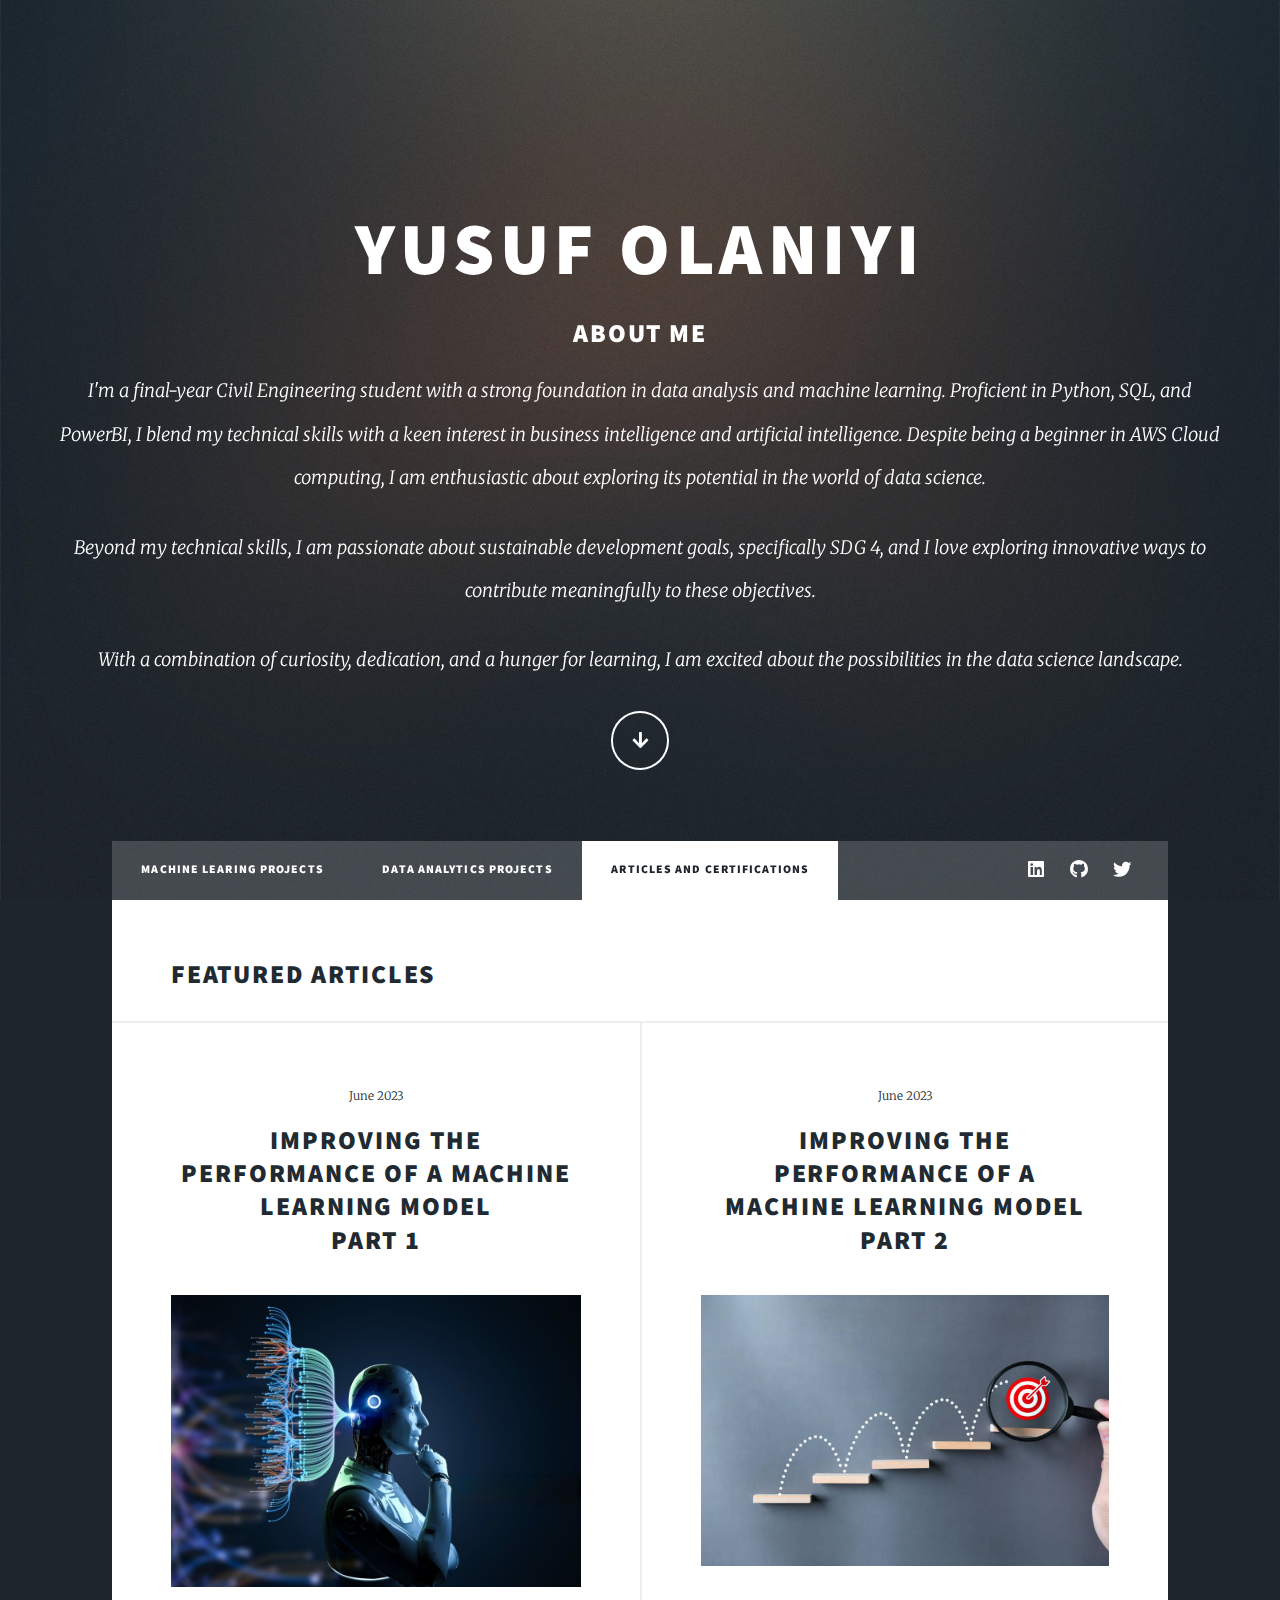
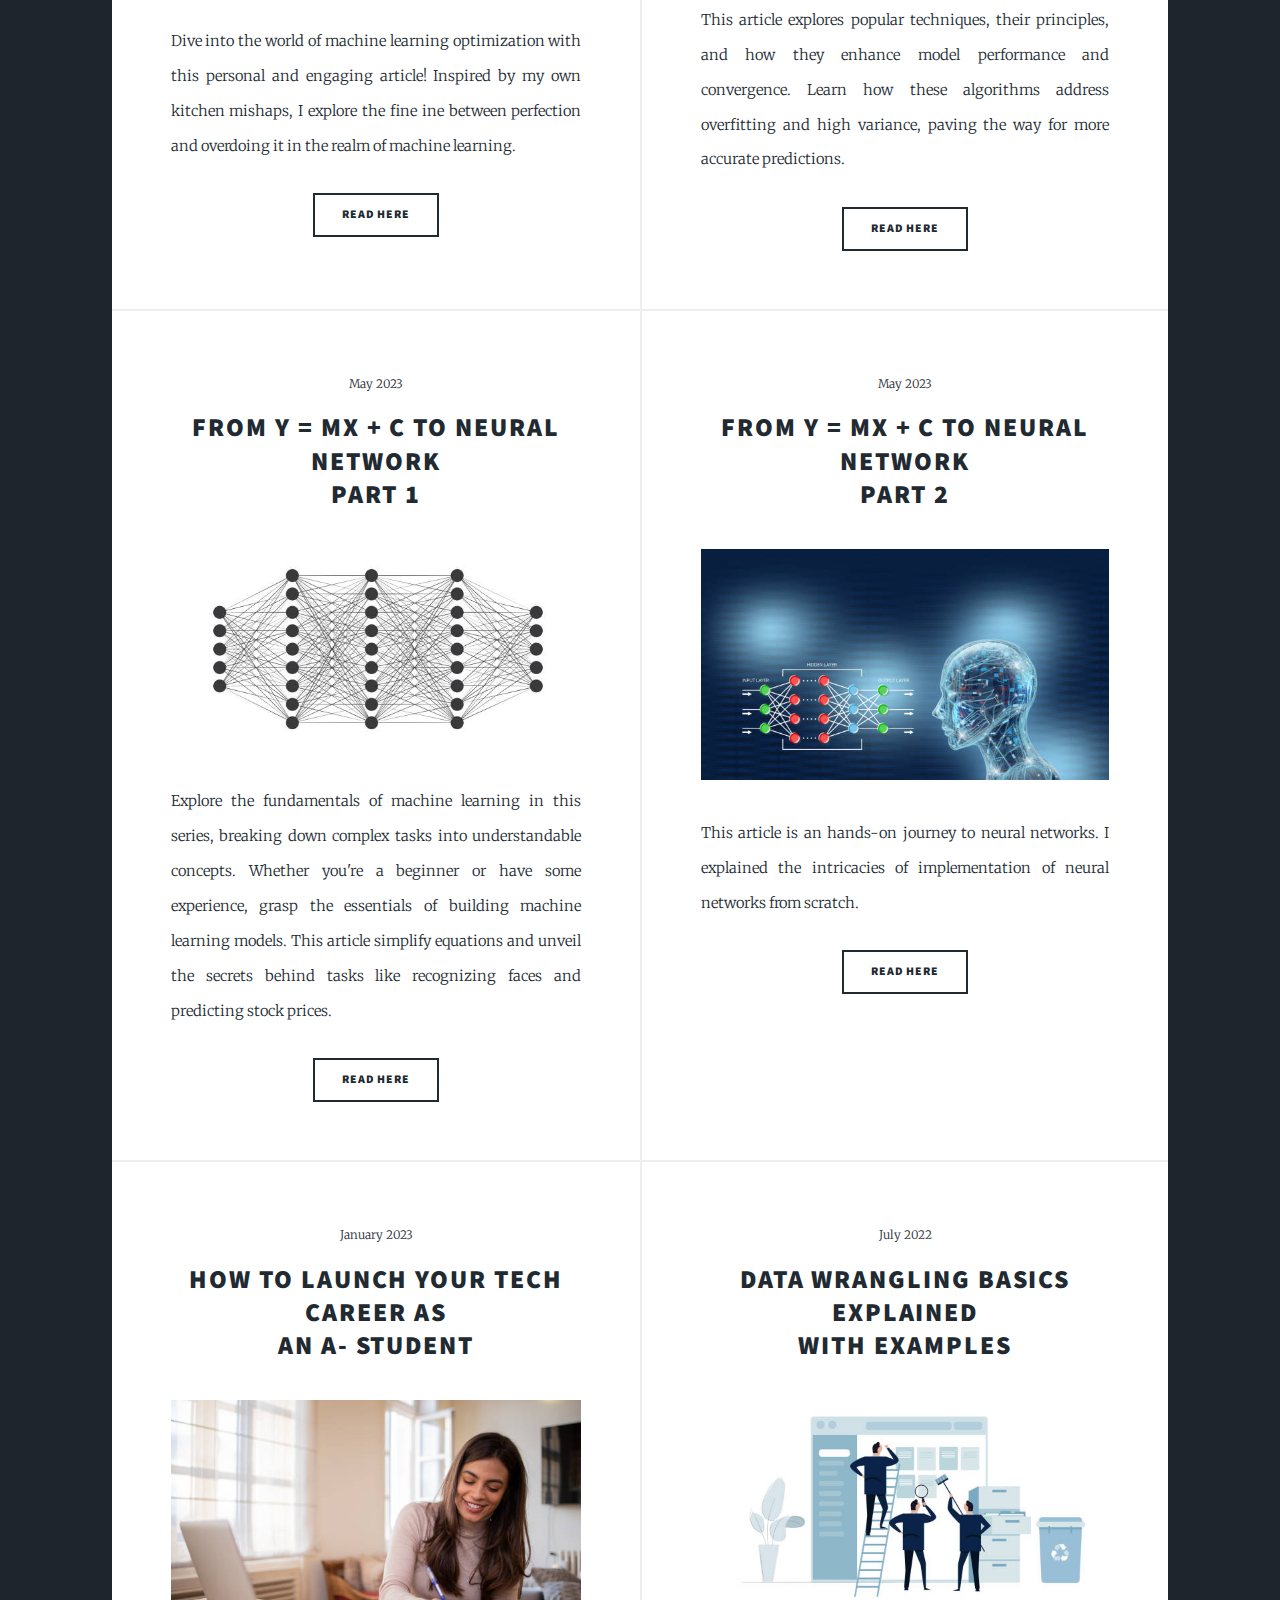
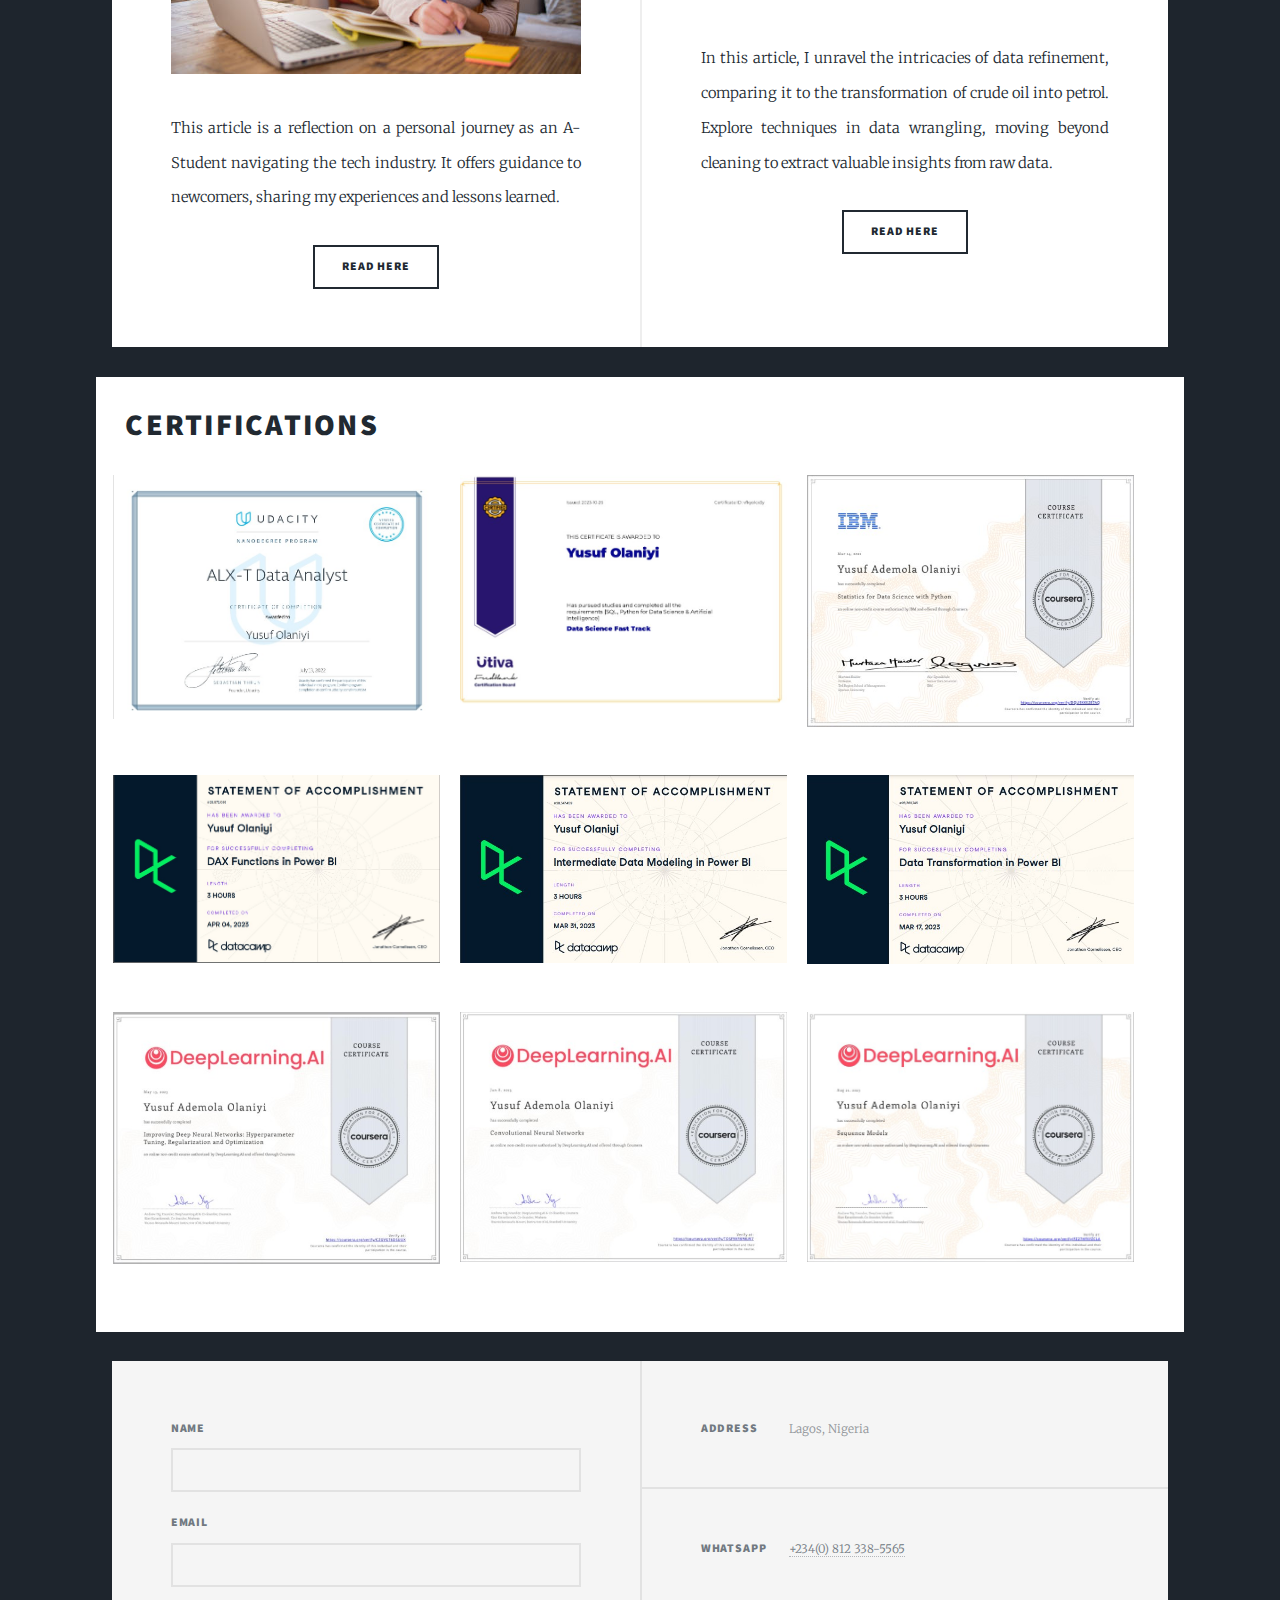
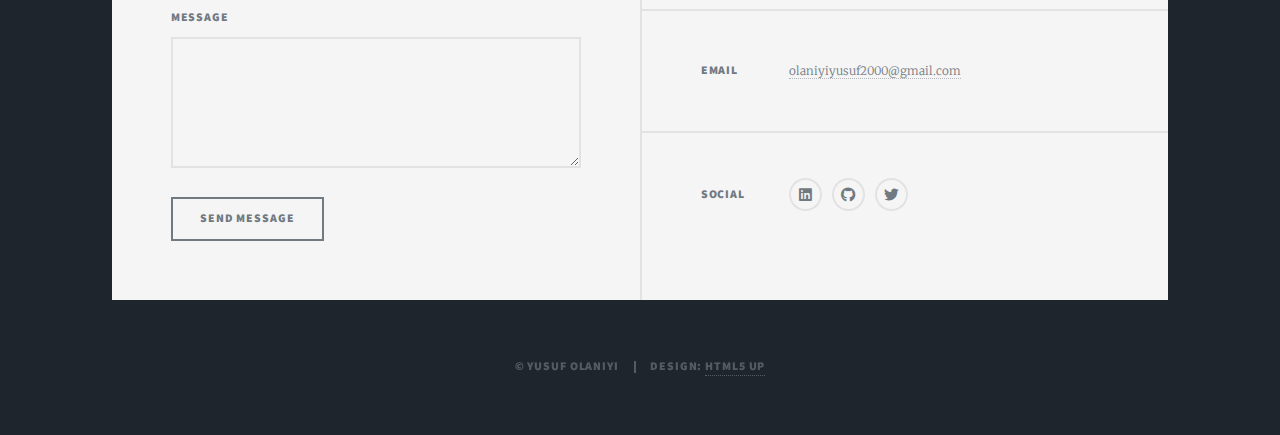
==== elements.html @ 248e9306 "Add files via upload" ====
<!DOCTYPE HTML>
<!--
	Massively by HTML5 UP
	html5up.net | @ajlkn
	Free for personal and commercial use under the CCA 3.0 license (html5up.net/license)
-->
<html>
	<head>
		<title>YUSUF OLANIYI PORTFOLIO</title>
		<meta charset="utf-8" />
		<meta name="viewport" content="width=device-width, initial-scale=1, user-scalable=no" />
		<link rel="stylesheet" href="assets/css/main.css" />
		<noscript><link rel="stylesheet" href="assets/css/noscript.css" /></noscript>
		
		
	</head>
	<body class="is-preload">

		<!-- Wrapper -->
			<div id="wrapper" class="fade-in">

				<!-- Intro -->
					<div id="intro">
						<h1>YUSUF OLANIYI</h1>
						<h2>About Me</h2>
						<p>I'm a final-year Civil Engineering student with a strong foundation in data analysis 
							and machine learning. Proficient in Python, SQL, and PowerBI, I blend my technical skills with a 
							keen interest in business intelligence and artificial intelligence. Despite being a beginner in AWS Cloud computing,
							I am enthusiastic about exploring its potential in the world of data science.
						</p>
						<p>
						Beyond my technical skills, I am passionate about sustainable development goals, specifically SDG 4, and I love exploring innovative ways to contribute meaningfully to these objectives.
						</p>
						<p>
						With a combination of curiosity, dedication, and a hunger for learning, I am excited about the possibilities in the data science landscape.
						</p>	
						<ul class="actions">
							<li><a href="#header" class="button icon solid solo fa-arrow-down scrolly">Continue</a></li>
						</ul>
					</div>

				<!-- Nav -->
					<nav id="nav">
						<ul class="links">
							<li><a href="index.html">Machine Learing Projects</a></li>
							<li><a href="generic.html">Data Analytics Projects</a></li>
							<li class="active"><a href="elements.html">Articles and Certifications</a></li>
						</ul>
						<ul class="icons">
							<li><a href="https://www.linkedin.com/in/yusuf-olaniyi/" class="icon brands fa-linkedin"><span class="label">Linkedin</span></a></li>
							<li><a href="https://github.com/Yusuf-Olaniyi" class="icon brands fa-github"><span class="label">GitHub</span></a></li>
							<li><a href="https://twitter.com/Yusuf_Olaniyi1" class="icon brands fa-twitter"><span class="label">Twitter</span></a></li>
						</ul>
					</nav>

				<!-- Main -->
				<div id="main">
						<h2>Featured Articles</h2>
						<section class="posts">
												
							<article>
								<header>
									<span class="date">June 2023</span>
									<h2><a href="https://the-data-trailblazer.hashnode.dev/improving-the-performance-of-machine-learning-models-part-1">Improving the performance of a machine learning model<br />
										  Part 1</a></h2>
								</header>
								<a href="https://the-data-trailblazer.hashnode.dev/improving-the-performance-of-machine-learning-models-part-1" class="image fit"><img src="images/ml.jpeg" alt="" /></a>
								<p>Dive into the world of machine learning optimization with this personal and 
									engaging article! Inspired by my own kitchen mishaps, I explore the fine 
									ine between perfection and overdoing it in the realm of machine learning.
 
									<ul class="actions special">
									<li><a href="https://the-data-trailblazer.hashnode.dev/improving-the-performance-of-machine-learning-models-part-1" class="button">Read Here</a></li>
								</ul>
							</article>

							<article>
								<header>
									<span class="date">June 2023</span>
									<h2><a href="https://the-data-trailblazer.hashnode.dev/improving-the-performance-of-machine-learning-models-part-2 ">Improving the performance of a<br />
										machine learning model  Part 2</a></h2>
								</header>
								<a href="https://the-data-trailblazer.hashnode.dev/improving-the-performance-of-machine-learning-models-part-2 " class="image fit"><img src="images/performance.jpg" alt="" /></a>
								<p>This article explores popular techniques, their principles, and how they enhance model 
									performance and convergence. Learn how these algorithms address overfitting and high variance, 
									paving the way for more accurate predictions. 
									<ul class="actions special">
									<li><a href="https://the-data-trailblazer.hashnode.dev/improving-the-performance-of-machine-learning-models-part-2 " class="button">Read Here</a></li>
								</ul>
							</article>
						
															
							<article>
								<header>
									<span class="date">May 2023</span>
									<h2><a href="https://medium.com/@olaniyiyusuf2000/from-y-mx-c-to-deep-neural-network-part-1-562d87fb2b23">From y = mx + c to neural network<br />
										  Part 1</a></h2>
								</header>
								<a href="https://medium.com/@olaniyiyusuf2000/from-y-mx-c-to-deep-neural-network-part-1-562d87fb2b23" class="image fit"><img src="images/nn-1.jpg" alt="" /></a>
								<p>Explore the fundamentals of machine learning in this series, breaking down 
									complex tasks into understandable concepts. Whether you're a beginner or 
									have some experience, grasp the essentials of building machine learning 
									models. This article simplify equations and unveil the secrets behind 
									tasks like recognizing faces and predicting stock prices. 

									<ul class="actions special">
									<li><a href="https://medium.com/@olaniyiyusuf2000/from-y-mx-c-to-deep-neural-network-part-1-562d87fb2b23" class="button">Read Here</a></li>
								</ul>
							</article>

							<article>
								<header>
									<span class="date">May 2023</span>
									<h2><a href="https://medium.com/@olaniyiyusuf2000/from-y-mx-c-to-deep-neural-network-part-2-429fa0cbbf97">From y = mx + c to neural network<br />
										  Part 2</a></h2>
								</header>
								<a href="https://medium.com/@olaniyiyusuf2000/from-y-mx-c-to-deep-neural-network-part-2-429fa0cbbf97" class="image fit"><img src="images/nn-2.jpg" alt="" /></a>
								<p>This article is an hands-on journey to neural networks. I explained the intricacies of implementation of 
									neural networks from scratch.
									<ul class="actions special">
									<li><a href="https://medium.com/@olaniyiyusuf2000/from-y-mx-c-to-deep-neural-network-part-2-429fa0cbbf97" class="button">Read Here</a></li>
								</ul>
							</article>
						
							<article>
								<header>
									<span class="date">January 2023</span>
									<h2><a href="https://medium.com/p/4b66ed250947">How to Launch your Tech Career as<br />
										an A- student</a></h2>
								</header>
								<a href="https://medium.com/p/4b66ed250947" class="image fit"><img src="images/student.jpg" alt="" /></a>
								<p>This article is a reflection on a personal journey as an A-Student 
									navigating the tech industry. It offers guidance to newcomers, sharing my 
									experiences and lessons learned. 

									<ul class="actions special">
									<li><a href="https://medium.com/p/4b66ed250947" class="button">Read Here</a></li>
								</ul>
							</article>
						
							<article>
								<header>
									<span class="date">July 2022</span>
									<h2><a href="https://medium.com/@olaniyiyusuf2000/data-wrangling-basics-explained-with-examples-ebe25c1ff4b9">Data wrangling basics explained<br />
										with examples</a></h2>
								</header>
								<a href="https://medium.com/@olaniyiyusuf2000/data-wrangling-basics-explained-with-examples-ebe25c1ff4b9" class="image fit"><img src="images/data'.jpg" alt="" /></a>
								<p>In this article, I unravel the intricacies of data refinement, comparing it to the transformation of 
									crude oil into petrol. Explore techniques in data wrangling, moving beyond cleaning to extract valuable 
									insights from raw data. 

									<ul class="actions special">
									<li><a href="https://medium.com/@olaniyiyusuf2000/data-wrangling-basics-explained-with-examples-ebe25c1ff4b9" class="button">Read Here</a></li>
								</ul>
							</article>
						</section>


					</div>
					
					<section id="certificates">	
						<header>
							<h2>Certifications</h2>
						</header>		
						<div class="row">
						  <div class="certificate">
							<img src="images/ALX.jpg" alt="Certificate 1">
						  </div>
					
						  <div class="certificate">
							<img src="images/utiva.jpg" alt="Certificate 2">
						  </div>
					
						  <div class="certificate">
							<img src="images/stats.jpg" alt="Certificate 3">
						  </div>
						</div>
					
						<div class="row">
						  <div class="certificate">
							<img src="images/DAX.jpg" alt="Certificate 4">
						  </div>
					
						  <div class="certificate">
							<img src="images/model.jpg" alt="Certificate 5">
						  </div>
					
						  <div class="certificate">
							<img src="images/trans.jpg" alt="Certificate 6">
						</div>
						</div>
					
						<div class="row">
						  <div class="certificate">
							<img src="images/hyper.jpg" alt="Certificate 7">
						</div>
					
						  <div class="certificate">
							<img src="images/cnn.jpg" alt="Certificate 8">
						  </div>
					
						  <div class="certificate">
							<img src="images/sequence.jpg" alt="Certificate 9">
						</div>
						</div>
					  </section>		  


				<!-- Footer -->
					<footer id="footer">
						<section>
							<form method="post" action="https://formspree.io/f/myyqvvqd">
								<div class="fields">
									<div class="field">
										<label for="name">Name</label>
										<input type="text" name="name" id="name" />
									</div>
									<div class="field">
										<label for="email">Email</label>
										<input type="text" name="email" id="email" />
									</div>
									<div class="field">
										<label for="message">Message</label>
										<textarea name="message" id="message" rows="3"></textarea>
									</div>
								</div>
								<ul class="actions">
									<li><input type="submit" value="Send Message" /></li>
								</ul>
							</form>
						</section>
						<section class="split contact">
							<section class="alt">
								<h3>Address</h3>
								<p>Lagos, Nigeria</p>
							</section>
							<section>
								<h3>WhatsApp</h3>
								<p><a href="#">+234(0) 812 338-5565</a></p>
							</section>
							<section>
								<h3>Email</h3>
								<p><a href="mailto:olaniyiyusuf2000@gmail.com">olaniyiyusuf2000@gmail.com</a></p>
							</section>
							<section>
								<h3>Social</h3>
								<ul class="icons alt">
									<li><a href="https://www.linkedin.com/in/yusuf-olaniyi/" class="icon brands fa-linkedin"><span class="label">Linkedin</span></a></li>
							<li><a href="https://github.com/Yusuf-Olaniyi" class="icon brands fa-github"><span class="label">GitHub</span></a></li>
							<li><a href="https://twitter.com/Yusuf_Olaniyi1" class="icon brands fa-twitter"><span class="label">Twitter</span></a></li>
						</ul>
							</section>
						</section>
					</footer>

				<!-- Copyright -->
					<div id="copyright">
						<ul><li>&copy; YUSUF OLANIYI</li><li>Design: <a href="https://html5up.net">HTML5 UP</a></li></ul>
					</div>

			</div>

		<!-- Scripts -->
			<script src="assets/js/jquery.min.js"></script>
			<script src="assets/js/jquery.scrollex.min.js"></script>
			<script src="assets/js/jquery.scrolly.min.js"></script>
			<script src="assets/js/browser.min.js"></script>
			<script src="assets/js/breakpoints.min.js"></script>
			<script src="assets/js/util.js"></script>
			<script src="assets/js/main.js"></script>

	</body>
</html>
---- assets/css/main.css ----
@import url(fontawesome-all.min.css);
@import url("https://fonts.googleapis.com/css?family=Merriweather:300,700,300italic,700italic|Source+Sans+Pro:900");

/*
	Massively by HTML5 UP
	html5up.net | @ajlkn
	Free for personal and commercial use under the CCA 3.0 license (html5up.net/license)
*/

html, body, div, span, applet, object,
iframe, h1, h2, h3, h4, h5, h6, p, blockquote,
pre, a, abbr, acronym, address, big, cite,
code, del, dfn, em, img, ins, kbd, q, s, samp,
small, strike, strong, sub, sup, tt, var, b,
u, i, center, dl, dt, dd, ol, ul, li, fieldset,
form, label, legend, table, caption, tbody,
tfoot, thead, tr, th, td, article, aside,
canvas, details, embed, figure, figcaption,
footer, header, hgroup, menu, nav, output, ruby,
section, summary, time, mark, audio, video {
	margin: 0;
	padding: 0;
	border: 0;
	font-size: 100%;
	font: inherit;
	vertical-align: baseline;}

article, aside, details, figcaption, figure,
footer, header, hgroup, menu, nav, section {
	display: block;}

body {
	line-height: 1;
}

ol, ul {
	list-style: none;
}

blockquote, q {
	quotes: none;
}

	blockquote:before, blockquote:after, q:before, q:after {
		content: '';
		content: none;
	}

table {
	border-collapse: collapse;
	border-spacing: 0;
}

body {
	-webkit-text-size-adjust: none;
}

mark {
	background-color: transparent;
	color: inherit;
}

input::-moz-focus-inner {
	border: 0;
	padding: 0;
}

input, select, textarea {
	-moz-appearance: none;
	-webkit-appearance: none;
	-ms-appearance: none;
	appearance: none;
}

/* Basic */

	@-ms-viewport {
		width: device-width;
	}

	body {
		-ms-overflow-style: scrollbar;
	}

	@media screen and (max-width: 480px) {

		html, body {
			min-width: 320px;
		}

	}

	html {
		box-sizing: border-box;
	}

	*, *:before, *:after {
		box-sizing: inherit;
	}

	body {
		background-color: #1e252d;
	}

		body.is-preload *, body.is-preload *:before, body.is-preload *:after {
			-moz-animation: none !important;
			-webkit-animation: none !important;
			-ms-animation: none !important;
			animation: none !important;
			-moz-transition: none !important;
			-webkit-transition: none !important;
			-ms-transition: none !important;
			transition: none !important;
		}

/* Type */

	html {
		font-size: 16pt;
	}

		@media screen and (max-width: 1680px) {

			html {
				font-size: 12pt;
			}

		}

		@media screen and (max-width: 1280px) {

			html {
				font-size: 11pt;
			}

		}

		@media screen and (max-width: 360px) {

			html {
				font-size: 10pt;
			}

		}

	body {
		color: #212931;
	}

	body, input, select, textarea {
		font-family: "Merriweather", Georgia, serif;
		font-weight: 300;
		font-size: 1rem;
		line-height: 2.375;
	}

	a {
		-moz-transition: color 0.2s ease-in-out, background-color 0.2s ease-in-out, border-color 0.2s ease-in-out, box-shadow 0.2s ease-in-out;
		-webkit-transition: color 0.2s ease-in-out, background-color 0.2s ease-in-out, border-color 0.2s ease-in-out, box-shadow 0.2s ease-in-out;
		-ms-transition: color 0.2s ease-in-out, background-color 0.2s ease-in-out, border-color 0.2s ease-in-out, box-shadow 0.2s ease-in-out;
		transition: color 0.2s ease-in-out, background-color 0.2s ease-in-out, border-color 0.2s ease-in-out, box-shadow 0.2s ease-in-out;
		border-bottom: dotted 1px;
		text-decoration: none;
	}

		a:hover {
			border-bottom-color: transparent;
		}

	strong, b {
		font-weight: 600;
	}

	em, i {
		font-style: italic;
	}

	p {
		text-align: justify;
		margin: 0 0 2rem 0;
	}

	h1, h2, h3, h4, h5, h6 {
		font-family: "Source Sans Pro", Helvetica, sans-serif;
		font-weight: 900;
		line-height: 1.5;
		letter-spacing: 0.075em;
		text-transform: uppercase;
		margin: 0 0 1rem 0;
	}

		h1 a, h2 a, h3 a, h4 a, h5 a, h6 a {
			border-bottom: 0;
			color: inherit;
			text-decoration: none;
		}

	h1 {
		font-size: 4rem;
		line-height: 1.1;
		margin: 0 0 2rem 0;
	}

	h2 {
		font-size: 1.75rem;
		line-height: 1.3;
		margin: 0 0 1.5rem 0;
	}

	h3 {
		font-size: 1.25rem;
		margin: 0 0 1.5rem 0;
	}

	h4 {
		font-size: 1rem;
	}

	h5 {
		font-size: 0.9rem;
	}

	h6 {
		font-size: 0.8rem;
	}

	sub {
		font-size: 0.8rem;
		position: relative;
		top: 0.5rem;
	}

	sup {
		font-size: 0.8rem;
		position: relative;
		top: -0.5rem;
	}

	blockquote {
		border-left: solid 4px;
		font-style: italic;
		margin: 0 0 2rem 0;
		padding: 0.5rem 0 0.5rem 2rem;
	}

	code {
		border: solid 2px;
		font-family: "Courier New", monospace;
		font-size: 0.9rem;
		margin: 0 0.25rem;
		padding: 0.25rem 0.65rem;
	}

	pre {
		-webkit-overflow-scrolling: touch;
		font-family: "Courier New", monospace;
		font-size: 0.9rem;
		margin: 0 0 2rem 0;
	}

		pre code {
			display: block;
			line-height: 1.75;
			padding: 1rem 1.5rem;
			overflow-x: auto;
		}

	hr {
		border: 0;
		border-bottom: solid 2px;
		margin: 3rem 0;
	}

		hr.major {
			margin: 5rem 0;
		}

	.align-left {
		text-align: left;
	}

	.align-center {
		text-align: center;
	}

	.align-right {
		text-align: right;
	}

	input, select, textarea {
		color: #212931;
	}

	a {
		color: #212931;
		border-bottom-color: rgba(33, 41, 49, 0.5);
	}

		a:hover {
			border-bottom-color: transparent;
			color: #18bfef !important;
		}

	strong, b {
		color: #212931;
	}

	h1, h2, h3, h4, h5, h6 {
		color: #212931;
	}

	blockquote {
		border-left-color: #eeeeee;
	}

	code {
		background: rgba(220, 220, 220, 0.25);
		border-color: #eeeeee;
	}

	hr {
		border-bottom-color: #eeeeee;
	}

/* Row */

	.row {
		display: flex;
		flex-wrap: wrap;
		box-sizing: border-box;
		align-items: stretch;
	}

		.row > * {
			box-sizing: border-box;
		}

		.row.gtr-uniform > * > :last-child {
			margin-bottom: 0;
		}

		.row.aln-left {
			justify-content: flex-start;
		}

		.row.aln-center {
			justify-content: center;
		}

		.row.aln-right {
			justify-content: flex-end;
		}

		.row.aln-top {
			align-items: flex-start;
		}

		.row.aln-middle {
			align-items: center;
		}

		.row.aln-bottom {
			align-items: flex-end;
		}

		.row > .imp {
			order: -1;
		}

		.row > .col-1 {
			width: 8.33333%;
		}

		.row > .off-1 {
			margin-left: 8.33333%;
		}

		.row > .col-2 {
			width: 16.66667%;
		}

		.row > .off-2 {
			margin-left: 16.66667%;
		}

		.row > .col-3 {
			width: 25%;
		}

		.row > .off-3 {
			margin-left: 25%;
		}

		.row > .col-4 {
			width: 33.33333%;
		}

		.row > .off-4 {
			margin-left: 33.33333%;
		}

		.row > .col-5 {
			width: 41.66667%;
		}

		.row > .off-5 {
			margin-left: 41.66667%;
		}

		.row > .col-6 {
			width: 50%;
		}

		.row > .off-6 {
			margin-left: 50%;
		}

		.row > .col-7 {
			width: 58.33333%;
		}

		.row > .off-7 {
			margin-left: 58.33333%;
		}

		.row > .col-8 {
			width: 66.66667%;
		}

		.row > .off-8 {
			margin-left: 66.66667%;
		}

		.row > .col-9 {
			width: 75%;
		}

		.row > .off-9 {
			margin-left: 75%;
		}

		.row > .col-10 {
			width: 83.33333%;
		}

		.row > .off-10 {
			margin-left: 83.33333%;
		}

		.row > .col-11 {
			width: 91.66667%;
		}

		.row > .off-11 {
			margin-left: 91.66667%;
		}

		.row > .col-12 {
			width: 100%;
		}

		.row > .off-12 {
			margin-left: 100%;
		}

		.row.gtr-0 {
			margin-top: 0;
			margin-left: 0rem;
		}

			.row.gtr-0 > * {
				padding: 0 0 0 0rem;
			}

			.row.gtr-0.gtr-uniform {
				margin-top: 0rem;
			}

				.row.gtr-0.gtr-uniform > * {
					padding-top: 0rem;
				}

		.row.gtr-25 {
			margin-top: 0;
			margin-left: -0.375rem;
		}

			.row.gtr-25 > * {
				padding: 0 0 0 0.375rem;
			}

			.row.gtr-25.gtr-uniform {
				margin-top: -0.375rem;
			}

				.row.gtr-25.gtr-uniform > * {
					padding-top: 0.375rem;
				}

		.row.gtr-50 {
			margin-top: 0;
			margin-left: -0.75rem;
		}

			.row.gtr-50 > * {
				padding: 0 0 0 0.75rem;
			}

			.row.gtr-50.gtr-uniform {
				margin-top: -0.75rem;
			}

				.row.gtr-50.gtr-uniform > * {
					padding-top: 0.75rem;
				}

		.row {
			margin-top: 0;
			margin-left: -1.5rem;
		}

			.row > * {
				padding: 0 0 0 1.5rem;
			}

			.row.gtr-uniform {
				margin-top: -1.5rem;
			}

				.row.gtr-uniform > * {
					padding-top: 1.5rem;
				}

		.row.gtr-150 {
			margin-top: 0;
			margin-left: -2.25rem;
		}

			.row.gtr-150 > * {
				padding: 0 0 0 2.25rem;
			}

			.row.gtr-150.gtr-uniform {
				margin-top: -2.25rem;
			}

				.row.gtr-150.gtr-uniform > * {
					padding-top: 2.25rem;
				}

		.row.gtr-200 {
			margin-top: 0;
			margin-left: -3rem;
		}

			.row.gtr-200 > * {
				padding: 0 0 0 3rem;
			}

			.row.gtr-200.gtr-uniform {
				margin-top: -3rem;
			}

				.row.gtr-200.gtr-uniform > * {
					padding-top: 3rem;
				}

		@media screen and (max-width: 1680px) {

			.row {
				display: flex;
				flex-wrap: wrap;
				box-sizing: border-box;
				align-items: stretch;
			}

				.row > * {
					box-sizing: border-box;
				}

				.row.gtr-uniform > * > :last-child {
					margin-bottom: 0;
				}

				.row.aln-left {
					justify-content: flex-start;
				}

				.row.aln-center {
					justify-content: center;
				}

				.row.aln-right {
					justify-content: flex-end;
				}

				.row.aln-top {
					align-items: flex-start;
				}

				.row.aln-middle {
					align-items: center;
				}

				.row.aln-bottom {
					align-items: flex-end;
				}

				.row > .imp-xlarge {
					order: -1;
				}

				.row > .col-1-xlarge {
					width: 8.33333%;
				}

				.row > .off-1-xlarge {
					margin-left: 8.33333%;
				}

				.row > .col-2-xlarge {
					width: 16.66667%;
				}

				.row > .off-2-xlarge {
					margin-left: 16.66667%;
				}

				.row > .col-3-xlarge {
					width: 25%;
				}

				.row > .off-3-xlarge {
					margin-left: 25%;
				}

				.row > .col-4-xlarge {
					width: 33.33333%;
				}

				.row > .off-4-xlarge {
					margin-left: 33.33333%;
				}

				.row > .col-5-xlarge {
					width: 41.66667%;
				}

				.row > .off-5-xlarge {
					margin-left: 41.66667%;
				}

				.row > .col-6-xlarge {
					width: 50%;
				}

				.row > .off-6-xlarge {
					margin-left: 50%;
				}

				.row > .col-7-xlarge {
					width: 58.33333%;
				}

				.row > .off-7-xlarge {
					margin-left: 58.33333%;
				}

				.row > .col-8-xlarge {
					width: 66.66667%;
				}

				.row > .off-8-xlarge {
					margin-left: 66.66667%;
				}

				.row > .col-9-xlarge {
					width: 75%;
				}

				.row > .off-9-xlarge {
					margin-left: 75%;
				}

				.row > .col-10-xlarge {
					width: 83.33333%;
				}

				.row > .off-10-xlarge {
					margin-left: 83.33333%;
				}

				.row > .col-11-xlarge {
					width: 91.66667%;
				}

				.row > .off-11-xlarge {
					margin-left: 91.66667%;
				}

				.row > .col-12-xlarge {
					width: 100%;
				}

				.row > .off-12-xlarge {
					margin-left: 100%;
				}

				.row.gtr-0 {
					margin-top: 0;
					margin-left: 0rem;
				}

					.row.gtr-0 > * {
						padding: 0 0 0 0rem;
					}

					.row.gtr-0.gtr-uniform {
						margin-top: 0rem;
					}

						.row.gtr-0.gtr-uniform > * {
							padding-top: 0rem;
						}

				.row.gtr-25 {
					margin-top: 0;
					margin-left: -0.375rem;
				}

					.row.gtr-25 > * {
						padding: 0 0 0 0.375rem;
					}

					.row.gtr-25.gtr-uniform {
						margin-top: -0.375rem;
					}

						.row.gtr-25.gtr-uniform > * {
							padding-top: 0.375rem;
						}

				.row.gtr-50 {
					margin-top: 0;
					margin-left: -0.75rem;
				}

					.row.gtr-50 > * {
						padding: 0 0 0 0.75rem;
					}

					.row.gtr-50.gtr-uniform {
						margin-top: -0.75rem;
					}

						.row.gtr-50.gtr-uniform > * {
							padding-top: 0.75rem;
						}

				.row {
					margin-top: 0;
					margin-left: -1.5rem;
				}

					.row > * {
						padding: 0 0 0 1.5rem;
					}

					.row.gtr-uniform {
						margin-top: -1.5rem;
					}

						.row.gtr-uniform > * {
							padding-top: 1.5rem;
						}

				.row.gtr-150 {
					margin-top: 0;
					margin-left: -2.25rem;
				}

					.row.gtr-150 > * {
						padding: 0 0 0 2.25rem;
					}

					.row.gtr-150.gtr-uniform {
						margin-top: -2.25rem;
					}

						.row.gtr-150.gtr-uniform > * {
							padding-top: 2.25rem;
						}

				.row.gtr-200 {
					margin-top: 0;
					margin-left: -3rem;
				}

					.row.gtr-200 > * {
						padding: 0 0 0 3rem;
					}

					.row.gtr-200.gtr-uniform {
						margin-top: -3rem;
					}

						.row.gtr-200.gtr-uniform > * {
							padding-top: 3rem;
						}

		}

		@media screen and (max-width: 1280px) {

			.row {
				display: flex;
				flex-wrap: wrap;
				box-sizing: border-box;
				align-items: stretch;
			}

				.row > * {
					box-sizing: border-box;
				}

				.row.gtr-uniform > * > :last-child {
					margin-bottom: 0;
				}

				.row.aln-left {
					justify-content: flex-start;
				}

				.row.aln-center {
					justify-content: center;
				}

				.row.aln-right {
					justify-content: flex-end;
				}

				.row.aln-top {
					align-items: flex-start;
				}

				.row.aln-middle {
					align-items: center;
				}

				.row.aln-bottom {
					align-items: flex-end;
				}

				.row > .imp-large {
					order: -1;
				}

				.row > .col-1-large {
					width: 8.33333%;
				}

				.row > .off-1-large {
					margin-left: 8.33333%;
				}

				.row > .col-2-large {
					width: 16.66667%;
				}

				.row > .off-2-large {
					margin-left: 16.66667%;
				}

				.row > .col-3-large {
					width: 25%;
				}

				.row > .off-3-large {
					margin-left: 25%;
				}

				.row > .col-4-large {
					width: 33.33333%;
				}

				.row > .off-4-large {
					margin-left: 33.33333%;
				}

				.row > .col-5-large {
					width: 41.66667%;
				}

				.row > .off-5-large {
					margin-left: 41.66667%;
				}

				.row > .col-6-large {
					width: 50%;
				}

				.row > .off-6-large {
					margin-left: 50%;
				}

				.row > .col-7-large {
					width: 58.33333%;
				}

				.row > .off-7-large {
					margin-left: 58.33333%;
				}

				.row > .col-8-large {
					width: 66.66667%;
				}

				.row > .off-8-large {
					margin-left: 66.66667%;
				}

				.row > .col-9-large {
					width: 75%;
				}

				.row > .off-9-large {
					margin-left: 75%;
				}

				.row > .col-10-large {
					width: 83.33333%;
				}

				.row > .off-10-large {
					margin-left: 83.33333%;
				}

				.row > .col-11-large {
					width: 91.66667%;
				}

				.row > .off-11-large {
					margin-left: 91.66667%;
				}

				.row > .col-12-large {
					width: 100%;
				}

				.row > .off-12-large {
					margin-left: 100%;
				}

				.row.gtr-0 {
					margin-top: 0;
					margin-left: 0rem;
				}

					.row.gtr-0 > * {
						padding: 0 0 0 0rem;
					}

					.row.gtr-0.gtr-uniform {
						margin-top: 0rem;
					}

						.row.gtr-0.gtr-uniform > * {
							padding-top: 0rem;
						}

				.row.gtr-25 {
					margin-top: 0;
					margin-left: -0.375rem;
				}

					.row.gtr-25 > * {
						padding: 0 0 0 0.375rem;
					}

					.row.gtr-25.gtr-uniform {
						margin-top: -0.375rem;
					}

						.row.gtr-25.gtr-uniform > * {
							padding-top: 0.375rem;
						}

				.row.gtr-50 {
					margin-top: 0;
					margin-left: -0.75rem;
				}

					.row.gtr-50 > * {
						padding: 0 0 0 0.75rem;
					}

					.row.gtr-50.gtr-uniform {
						margin-top: -0.75rem;
					}

						.row.gtr-50.gtr-uniform > * {
							padding-top: 0.75rem;
						}

				.row {
					margin-top: 0;
					margin-left: -1.5rem;
				}

					.row > * {
						padding: 0 0 0 1.5rem;
					}

					.row.gtr-uniform {
						margin-top: -1.5rem;
					}

						.row.gtr-uniform > * {
							padding-top: 1.5rem;
						}

				.row.gtr-150 {
					margin-top: 0;
					margin-left: -2.25rem;
				}

					.row.gtr-150 > * {
						padding: 0 0 0 2.25rem;
					}

					.row.gtr-150.gtr-uniform {
						margin-top: -2.25rem;
					}

						.row.gtr-150.gtr-uniform > * {
							padding-top: 2.25rem;
						}

				.row.gtr-200 {
					margin-top: 0;
					margin-left: -3rem;
				}

					.row.gtr-200 > * {
						padding: 0 0 0 3rem;
					}

					.row.gtr-200.gtr-uniform {
						margin-top: -3rem;
					}

						.row.gtr-200.gtr-uniform > * {
							padding-top: 3rem;
						}

		}

		@media screen and (max-width: 980px) {

			.row {
				display: flex;
				flex-wrap: wrap;
				box-sizing: border-box;
				align-items: stretch;
			}

				.row > * {
					box-sizing: border-box;
				}

				.row.gtr-uniform > * > :last-child {
					margin-bottom: 0;
				}

				.row.aln-left {
					justify-content: flex-start;
				}

				.row.aln-center {
					justify-content: center;
				}

				.row.aln-right {
					justify-content: flex-end;
				}

				.row.aln-top {
					align-items: flex-start;
				}

				.row.aln-middle {
					align-items: center;
				}

				.row.aln-bottom {
					align-items: flex-end;
				}

				.row > .imp-medium {
					order: -1;
				}

				.row > .col-1-medium {
					width: 8.33333%;
				}

				.row > .off-1-medium {
					margin-left: 8.33333%;
				}

				.row > .col-2-medium {
					width: 16.66667%;
				}

				.row > .off-2-medium {
					margin-left: 16.66667%;
				}

				.row > .col-3-medium {
					width: 25%;
				}

				.row > .off-3-medium {
					margin-left: 25%;
				}

				.row > .col-4-medium {
					width: 33.33333%;
				}

				.row > .off-4-medium {
					margin-left: 33.33333%;
				}

				.row > .col-5-medium {
					width: 41.66667%;
				}

				.row > .off-5-medium {
					margin-left: 41.66667%;
				}

				.row > .col-6-medium {
					width: 50%;
				}

				.row > .off-6-medium {
					margin-left: 50%;
				}

				.row > .col-7-medium {
					width: 58.33333%;
				}

				.row > .off-7-medium {
					margin-left: 58.33333%;
				}

				.row > .col-8-medium {
					width: 66.66667%;
				}

				.row > .off-8-medium {
					margin-left: 66.66667%;
				}

				.row > .col-9-medium {
					width: 75%;
				}

				.row > .off-9-medium {
					margin-left: 75%;
				}

				.row > .col-10-medium {
					width: 83.33333%;
				}

				.row > .off-10-medium {
					margin-left: 83.33333%;
				}

				.row > .col-11-medium {
					width: 91.66667%;
				}

				.row > .off-11-medium {
					margin-left: 91.66667%;
				}

				.row > .col-12-medium {
					width: 100%;
				}

				.row > .off-12-medium {
					margin-left: 100%;
				}

				.row.gtr-0 {
					margin-top: 0;
					margin-left: 0rem;
				}

					.row.gtr-0 > * {
						padding: 0 0 0 0rem;
					}

					.row.gtr-0.gtr-uniform {
						margin-top: 0rem;
					}

						.row.gtr-0.gtr-uniform > * {
							padding-top: 0rem;
						}

				.row.gtr-25 {
					margin-top: 0;
					margin-left: -0.375rem;
				}

					.row.gtr-25 > * {
						padding: 0 0 0 0.375rem;
					}

					.row.gtr-25.gtr-uniform {
						margin-top: -0.375rem;
					}

						.row.gtr-25.gtr-uniform > * {
							padding-top: 0.375rem;
						}

				.row.gtr-50 {
					margin-top: 0;
					margin-left: -0.75rem;
				}

					.row.gtr-50 > * {
						padding: 0 0 0 0.75rem;
					}

					.row.gtr-50.gtr-uniform {
						margin-top: -0.75rem;
					}

						.row.gtr-50.gtr-uniform > * {
							padding-top: 0.75rem;
						}

				.row {
					margin-top: 0;
					margin-left: -1.5rem;
				}

					.row > * {
						padding: 0 0 0 1.5rem;
					}

					.row.gtr-uniform {
						margin-top: -1.5rem;
					}

						.row.gtr-uniform > * {
							padding-top: 1.5rem;
						}

				.row.gtr-150 {
					margin-top: 0;
					margin-left: -2.25rem;
				}

					.row.gtr-150 > * {
						padding: 0 0 0 2.25rem;
					}

					.row.gtr-150.gtr-uniform {
						margin-top: -2.25rem;
					}

						.row.gtr-150.gtr-uniform > * {
							padding-top: 2.25rem;
						}

				.row.gtr-200 {
					margin-top: 0;
					margin-left: -3rem;
				}

					.row.gtr-200 > * {
						padding: 0 0 0 3rem;
					}

					.row.gtr-200.gtr-uniform {
						margin-top: -3rem;
					}

						.row.gtr-200.gtr-uniform > * {
							padding-top: 3rem;
						}

		}

		@media screen and (max-width: 736px) {

			.row {
				display: flex;
				flex-wrap: wrap;
				box-sizing: border-box;
				align-items: stretch;
			}

				.row > * {
					box-sizing: border-box;
				}

				.row.gtr-uniform > * > :last-child {
					margin-bottom: 0;
				}

				.row.aln-left {
					justify-content: flex-start;
				}

				.row.aln-center {
					justify-content: center;
				}

				.row.aln-right {
					justify-content: flex-end;
				}

				.row.aln-top {
					align-items: flex-start;
				}

				.row.aln-middle {
					align-items: center;
				}

				.row.aln-bottom {
					align-items: flex-end;
				}

				.row > .imp-small {
					order: -1;
				}

				.row > .col-1-small {
					width: 8.33333%;
				}

				.row > .off-1-small {
					margin-left: 8.33333%;
				}

				.row > .col-2-small {
					width: 16.66667%;
				}

				.row > .off-2-small {
					margin-left: 16.66667%;
				}

				.row > .col-3-small {
					width: 25%;
				}

				.row > .off-3-small {
					margin-left: 25%;
				}

				.row > .col-4-small {
					width: 33.33333%;
				}

				.row > .off-4-small {
					margin-left: 33.33333%;
				}

				.row > .col-5-small {
					width: 41.66667%;
				}

				.row > .off-5-small {
					margin-left: 41.66667%;
				}

				.row > .col-6-small {
					width: 50%;
				}

				.row > .off-6-small {
					margin-left: 50%;
				}

				.row > .col-7-small {
					width: 58.33333%;
				}

				.row > .off-7-small {
					margin-left: 58.33333%;
				}

				.row > .col-8-small {
					width: 66.66667%;
				}

				.row > .off-8-small {
					margin-left: 66.66667%;
				}

				.row > .col-9-small {
					width: 75%;
				}

				.row > .off-9-small {
					margin-left: 75%;
				}

				.row > .col-10-small {
					width: 83.33333%;
				}

				.row > .off-10-small {
					margin-left: 83.33333%;
				}

				.row > .col-11-small {
					width: 91.66667%;
				}

				.row > .off-11-small {
					margin-left: 91.66667%;
				}

				.row > .col-12-small {
					width: 100%;
				}

				.row > .off-12-small {
					margin-left: 100%;
				}

				.row.gtr-0 {
					margin-top: 0;
					margin-left: 0rem;
				}

					.row.gtr-0 > * {
						padding: 0 0 0 0rem;
					}

					.row.gtr-0.gtr-uniform {
						margin-top: 0rem;
					}

						.row.gtr-0.gtr-uniform > * {
							padding-top: 0rem;
						}

				.row.gtr-25 {
					margin-top: 0;
					margin-left: -0.375rem;
				}

					.row.gtr-25 > * {
						padding: 0 0 0 0.375rem;
					}

					.row.gtr-25.gtr-uniform {
						margin-top: -0.375rem;
					}

						.row.gtr-25.gtr-uniform > * {
							padding-top: 0.375rem;
						}

				.row.gtr-50 {
					margin-top: 0;
					margin-left: -0.75rem;
				}

					.row.gtr-50 > * {
						padding: 0 0 0 0.75rem;
					}

					.row.gtr-50.gtr-uniform {
						margin-top: -0.75rem;
					}

						.row.gtr-50.gtr-uniform > * {
							padding-top: 0.75rem;
						}

				.row {
					margin-top: 0;
					margin-left: -1.5rem;
				}

					.row > * {
						padding: 0 0 0 1.5rem;
					}

					.row.gtr-uniform {
						margin-top: -1.5rem;
					}

						.row.gtr-uniform > * {
							padding-top: 1.5rem;
						}

				.row.gtr-150 {
					margin-top: 0;
					margin-left: -2.25rem;
				}

					.row.gtr-150 > * {
						padding: 0 0 0 2.25rem;
					}

					.row.gtr-150.gtr-uniform {
						margin-top: -2.25rem;
					}

						.row.gtr-150.gtr-uniform > * {
							padding-top: 2.25rem;
						}

				.row.gtr-200 {
					margin-top: 0;
					margin-left: -3rem;
				}

					.row.gtr-200 > * {
						padding: 0 0 0 3rem;
					}

					.row.gtr-200.gtr-uniform {
						margin-top: -3rem;
					}

						.row.gtr-200.gtr-uniform > * {
							padding-top: 3rem;
						}

		}

		@media screen and (max-width: 480px) {

			.row {
				display: flex;
				flex-wrap: wrap;
				box-sizing: border-box;
				align-items: stretch;
			}

				.row > * {
					box-sizing: border-box;
				}

				.row.gtr-uniform > * > :last-child {
					margin-bottom: 0;
				}

				.row.aln-left {
					justify-content: flex-start;
				}

				.row.aln-center {
					justify-content: center;
				}

				.row.aln-right {
					justify-content: flex-end;
				}

				.row.aln-top {
					align-items: flex-start;
				}

				.row.aln-middle {
					align-items: center;
				}

				.row.aln-bottom {
					align-items: flex-end;
				}

				.row > .imp-xsmall {
					order: -1;
				}

				.row > .col-1-xsmall {
					width: 8.33333%;
				}

				.row > .off-1-xsmall {
					margin-left: 8.33333%;
				}

				.row > .col-2-xsmall {
					width: 16.66667%;
				}

				.row > .off-2-xsmall {
					margin-left: 16.66667%;
				}

				.row > .col-3-xsmall {
					width: 25%;
				}

				.row > .off-3-xsmall {
					margin-left: 25%;
				}

				.row > .col-4-xsmall {
					width: 33.33333%;
				}

				.row > .off-4-xsmall {
					margin-left: 33.33333%;
				}

				.row > .col-5-xsmall {
					width: 41.66667%;
				}

				.row > .off-5-xsmall {
					margin-left: 41.66667%;
				}

				.row > .col-6-xsmall {
					width: 50%;
				}

				.row > .off-6-xsmall {
					margin-left: 50%;
				}

				.row > .col-7-xsmall {
					width: 58.33333%;
				}

				.row > .off-7-xsmall {
					margin-left: 58.33333%;
				}

				.row > .col-8-xsmall {
					width: 66.66667%;
				}

				.row > .off-8-xsmall {
					margin-left: 66.66667%;
				}

				.row > .col-9-xsmall {
					width: 75%;
				}

				.row > .off-9-xsmall {
					margin-left: 75%;
				}

				.row > .col-10-xsmall {
					width: 83.33333%;
				}

				.row > .off-10-xsmall {
					margin-left: 83.33333%;
				}

				.row > .col-11-xsmall {
					width: 91.66667%;
				}

				.row > .off-11-xsmall {
					margin-left: 91.66667%;
				}

				.row > .col-12-xsmall {
					width: 100%;
				}

				.row > .off-12-xsmall {
					margin-left: 100%;
				}

				.row.gtr-0 {
					margin-top: 0;
					margin-left: 0rem;
				}

					.row.gtr-0 > * {
						padding: 0 0 0 0rem;
					}

					.row.gtr-0.gtr-uniform {
						margin-top: 0rem;
					}

						.row.gtr-0.gtr-uniform > * {
							padding-top: 0rem;
						}

				.row.gtr-25 {
					margin-top: 0;
					margin-left: -0.375rem;
				}

					.row.gtr-25 > * {
						padding: 0 0 0 0.375rem;
					}

					.row.gtr-25.gtr-uniform {
						margin-top: -0.375rem;
					}

						.row.gtr-25.gtr-uniform > * {
							padding-top: 0.375rem;
						}

				.row.gtr-50 {
					margin-top: 0;
					margin-left: -0.75rem;
				}

					.row.gtr-50 > * {
						padding: 0 0 0 0.75rem;
					}

					.row.gtr-50.gtr-uniform {
						margin-top: -0.75rem;
					}

						.row.gtr-50.gtr-uniform > * {
							padding-top: 0.75rem;
						}

				.row {
					margin-top: 0;
					margin-left: -1.5rem;
				}

					.row > * {
						padding: 0 0 0 1.5rem;
					}

					.row.gtr-uniform {
						margin-top: -1.5rem;
					}

						.row.gtr-uniform > * {
							padding-top: 1.5rem;
						}

				.row.gtr-150 {
					margin-top: 0;
					margin-left: -2.25rem;
				}

					.row.gtr-150 > * {
						padding: 0 0 0 2.25rem;
					}

					.row.gtr-150.gtr-uniform {
						margin-top: -2.25rem;
					}

						.row.gtr-150.gtr-uniform > * {
							padding-top: 2.25rem;
						}

				.row.gtr-200 {
					margin-top: 0;
					margin-left: -3rem;
				}

					.row.gtr-200 > * {
						padding: 0 0 0 3rem;
					}

					.row.gtr-200.gtr-uniform {
						margin-top: -3rem;
					}

						.row.gtr-200.gtr-uniform > * {
							padding-top: 3rem;
						}

		}

		@media screen and (max-width: 360px) {

			.row {
				display: flex;
				flex-wrap: wrap;
				box-sizing: border-box;
				align-items: stretch;
			}

				.row > * {
					box-sizing: border-box;
				}

				.row.gtr-uniform > * > :last-child {
					margin-bottom: 0;
				}

				.row.aln-left {
					justify-content: flex-start;
				}

				.row.aln-center {
					justify-content: center;
				}

				.row.aln-right {
					justify-content: flex-end;
				}

				.row.aln-top {
					align-items: flex-start;
				}

				.row.aln-middle {
					align-items: center;
				}

				.row.aln-bottom {
					align-items: flex-end;
				}

				.row > .imp-xxsmall {
					order: -1;
				}

				.row > .col-1-xxsmall {
					width: 8.33333%;
				}

				.row > .off-1-xxsmall {
					margin-left: 8.33333%;
				}

				.row > .col-2-xxsmall {
					width: 16.66667%;
				}

				.row > .off-2-xxsmall {
					margin-left: 16.66667%;
				}

				.row > .col-3-xxsmall {
					width: 25%;
				}

				.row > .off-3-xxsmall {
					margin-left: 25%;
				}

				.row > .col-4-xxsmall {
					width: 33.33333%;
				}

				.row > .off-4-xxsmall {
					margin-left: 33.33333%;
				}

				.row > .col-5-xxsmall {
					width: 41.66667%;
				}

				.row > .off-5-xxsmall {
					margin-left: 41.66667%;
				}

				.row > .col-6-xxsmall {
					width: 50%;
				}

				.row > .off-6-xxsmall {
					margin-left: 50%;
				}

				.row > .col-7-xxsmall {
					width: 58.33333%;
				}

				.row > .off-7-xxsmall {
					margin-left: 58.33333%;
				}

				.row > .col-8-xxsmall {
					width: 66.66667%;
				}

				.row > .off-8-xxsmall {
					margin-left: 66.66667%;
				}

				.row > .col-9-xxsmall {
					width: 75%;
				}

				.row > .off-9-xxsmall {
					margin-left: 75%;
				}

				.row > .col-10-xxsmall {
					width: 83.33333%;
				}

				.row > .off-10-xxsmall {
					margin-left: 83.33333%;
				}

				.row > .col-11-xxsmall {
					width: 91.66667%;
				}

				.row > .off-11-xxsmall {
					margin-left: 91.66667%;
				}

				.row > .col-12-xxsmall {
					width: 100%;
				}

				.row > .off-12-xxsmall {
					margin-left: 100%;
				}

				.row.gtr-0 {
					margin-top: 0;
					margin-left: 0rem;
				}

					.row.gtr-0 > * {
						padding: 0 0 0 0rem;
					}

					.row.gtr-0.gtr-uniform {
						margin-top: 0rem;
					}

						.row.gtr-0.gtr-uniform > * {
							padding-top: 0rem;
						}

				.row.gtr-25 {
					margin-top: 0;
					margin-left: -0.375rem;
				}

					.row.gtr-25 > * {
						padding: 0 0 0 0.375rem;
					}

					.row.gtr-25.gtr-uniform {
						margin-top: -0.375rem;
					}

						.row.gtr-25.gtr-uniform > * {
							padding-top: 0.375rem;
						}

				.row.gtr-50 {
					margin-top: 0;
					margin-left: -0.75rem;
				}

					.row.gtr-50 > * {
						padding: 0 0 0 0.75rem;
					}

					.row.gtr-50.gtr-uniform {
						margin-top: -0.75rem;
					}

						.row.gtr-50.gtr-uniform > * {
							padding-top: 0.75rem;
						}

				.row {
					margin-top: 0;
					margin-left: -1.5rem;
				}

					.row > * {
						padding: 0 0 0 1.5rem;
					}

					.row.gtr-uniform {
						margin-top: -1.5rem;
					}

						.row.gtr-uniform > * {
							padding-top: 1.5rem;
						}

				.row.gtr-150 {
					margin-top: 0;
					margin-left: -2.25rem;
				}

					.row.gtr-150 > * {
						padding: 0 0 0 2.25rem;
					}

					.row.gtr-150.gtr-uniform {
						margin-top: -2.25rem;
					}

						.row.gtr-150.gtr-uniform > * {
							padding-top: 2.25rem;
						}

				.row.gtr-200 {
					margin-top: 0;
					margin-left: -3rem;
				}

					.row.gtr-200 > * {
						padding: 0 0 0 3rem;
					}

					.row.gtr-200.gtr-uniform {
						margin-top: -3rem;
					}

						.row.gtr-200.gtr-uniform > * {
							padding-top: 3rem;
						}

		}

/* Box */

	.box {
		border: solid 2px;
		margin-bottom: 2rem;
		padding: 1.5rem;
	}

		.box > :last-child,
		.box > :last-child > :last-child,
		.box > :last-child > :last-child > :last-child {
			margin-bottom: 0;
		}

		.box.alt {
			border: 0;
			border-radius: 0;
			padding: 0;
		}

	.box {
		border-color: #eeeeee;
	}

/* Button */

	input[type="submit"],
	input[type="reset"],
	input[type="button"],
	button,
	.button {
		-moz-appearance: none;
		-webkit-appearance: none;
		-ms-appearance: none;
		appearance: none;
		-moz-transition: background-color 0.2s ease-in-out, box-shadow 0.2s ease-in-out, color 0.2s ease-in-out;
		-webkit-transition: background-color 0.2s ease-in-out, box-shadow 0.2s ease-in-out, color 0.2s ease-in-out;
		-ms-transition: background-color 0.2s ease-in-out, box-shadow 0.2s ease-in-out, color 0.2s ease-in-out;
		transition: background-color 0.2s ease-in-out, box-shadow 0.2s ease-in-out, color 0.2s ease-in-out;
		border: 0;
		border-radius: 0;
		cursor: pointer;
		display: inline-block;
		font-family: "Source Sans Pro", Helvetica, sans-serif;
		font-size: 0.8rem;
		font-weight: 900;
		letter-spacing: 0.075em;
		height: 3rem;
		line-height: 3rem;
		padding: 0 2rem;
		text-align: center;
		text-decoration: none;
		text-transform: uppercase;
		white-space: nowrap;
	}

		input[type="submit"].icon:before,
		input[type="reset"].icon:before,
		input[type="button"].icon:before,
		button.icon:before,
		.button.icon:before {
			margin-right: 0.5rem;
		}

		input[type="submit"].icon.solo,
		input[type="reset"].icon.solo,
		input[type="button"].icon.solo,
		button.icon.solo,
		.button.icon.solo {
			position: relative;
			width: 4rem;
			height: 4rem;
			line-height: 4rem;
			border-radius: 4rem;
			text-indent: 4rem;
			overflow: hidden;
			padding: 0;
			white-space: nowrap;
		}

			input[type="submit"].icon.solo:before,
			input[type="reset"].icon.solo:before,
			input[type="button"].icon.solo:before,
			button.icon.solo:before,
			.button.icon.solo:before {
				position: absolute;
				display: block;
				top: 0;
				left: 0;
				width: inherit;
				height: inherit;
				line-height: inherit;
				font-size: 1.25rem;
				margin-right: 0;
				text-align: center;
				text-indent: 0;
			}

		input[type="submit"].fit,
		input[type="reset"].fit,
		input[type="button"].fit,
		button.fit,
		.button.fit {
			width: 100%;
		}

		input[type="submit"].small,
		input[type="reset"].small,
		input[type="button"].small,
		button.small,
		.button.small {
			font-size: 0.7rem;
			height: 2.5rem;
			line-height: 2.5rem;
			padding: 0 1.5rem;
		}

		input[type="submit"].large,
		input[type="reset"].large,
		input[type="button"].large,
		button.large,
		.button.large {
			font-size: 0.9rem;
			height: 3.5rem;
			line-height: 3.5rem;
			padding: 0 2.75rem;
		}

		@media screen and (max-width: 980px) {

			input[type="submit"],
			input[type="reset"],
			input[type="button"],
			button,
			.button {
				font-size: 0.9rem;
				height: 3.25rem;
				line-height: 3.25rem;
			}

				input[type="submit"].large,
				input[type="reset"].large,
				input[type="button"].large,
				button.large,
				.button.large {
					font-size: 1rem;
					height: 3.75rem;
					line-height: 3.75rem;
				}

		}

		input[type="submit"].disabled, input[type="submit"]:disabled,
		input[type="reset"].disabled,
		input[type="reset"]:disabled,
		input[type="button"].disabled,
		input[type="button"]:disabled,
		button.disabled,
		button:disabled,
		.button.disabled,
		.button:disabled {
			pointer-events: none;
			opacity: 0.25;
		}

	input[type="submit"],
	input[type="reset"],
	input[type="button"],
	button,
	.button {
		background-color: transparent;
		box-shadow: inset 0 0 0 2px #212931;
		color: #212931 !important;
	}

		input[type="submit"]:hover,
		input[type="reset"]:hover,
		input[type="button"]:hover,
		button:hover,
		.button:hover {
			box-shadow: inset 0 0 0 2px #18bfef;
			color: #18bfef !important;
		}

		input[type="submit"].primary,
		input[type="reset"].primary,
		input[type="button"].primary,
		button.primary,
		.button.primary {
			background-color: #212931;
			box-shadow: none;
			color: #ffffff !important;
		}

			input[type="submit"].primary:hover,
			input[type="reset"].primary:hover,
			input[type="button"].primary:hover,
			button.primary:hover,
			.button.primary:hover {
				background-color: #18bfef;
			}

/* Form */

	form {
		margin: 0 0 2rem 0;
	}

		form > :last-child {
			margin-bottom: 0;
		}

		form > .fields {
			display: -moz-flex;
			display: -webkit-flex;
			display: -ms-flex;
			display: flex;
			-moz-flex-wrap: wrap;
			-webkit-flex-wrap: wrap;
			-ms-flex-wrap: wrap;
			flex-wrap: wrap;
			width: calc(100% + 3rem);
			margin: -1.5rem 0 2rem -1.5rem;
		}

			form > .fields > .field {
				-moz-flex-grow: 0;
				-webkit-flex-grow: 0;
				-ms-flex-grow: 0;
				flex-grow: 0;
				-moz-flex-shrink: 0;
				-webkit-flex-shrink: 0;
				-ms-flex-shrink: 0;
				flex-shrink: 0;
				padding: 1.5rem 0 0 1.5rem;
				width: calc(100% - 1.5rem);
			}

				form > .fields > .field.half {
					width: calc(50% - 0.75rem);
				}

				form > .fields > .field.third {
					width: calc(100%/3 - 0.5rem);
				}

				form > .fields > .field.quarter {
					width: calc(25% - 0.375rem);
				}

		@media screen and (max-width: 480px) {

			form > .fields {
				width: calc(100% + 3rem);
				margin: -1.5rem 0 2rem -1.5rem;
			}

				form > .fields > .field {
					padding: 1.5rem 0 0 1.5rem;
					width: calc(100% - 1.5rem);
				}

					form > .fields > .field.half {
						width: calc(100% - 1.5rem);
					}

					form > .fields > .field.third {
						width: calc(100% - 1.5rem);
					}

					form > .fields > .field.quarter {
						width: calc(100% - 1.5rem);
					}

		}

	label {
		display: block;
		font-family: "Source Sans Pro", Helvetica, sans-serif;
		font-weight: 900;
		line-height: 1.5;
		letter-spacing: 0.075em;
		font-size: 0.8rem;
		text-transform: uppercase;
		margin: 0 0 0.75rem 0;
	}

		@media screen and (max-width: 980px) {

			label {
				font-size: 0.9rem;
			}

		}

	input[type="text"],
	input[type="password"],
	input[type="email"],
	select,
	textarea {
		-moz-appearance: none;
		-webkit-appearance: none;
		-ms-appearance: none;
		appearance: none;
		background: transparent;
		border-radius: 0;
		border: solid 2px;
		color: inherit;
		display: block;
		outline: 0;
		padding: 0 1rem;
		text-decoration: none;
		width: 100%;
	}

		input[type="text"]:invalid,
		input[type="password"]:invalid,
		input[type="email"]:invalid,
		select:invalid,
		textarea:invalid {
			box-shadow: none;
		}

	select {
		background-size: 1.25rem;
		background-repeat: no-repeat;
		background-position: calc(100% - 1rem) center;
		height: 3rem;
		padding-right: 3rem;
		text-overflow: ellipsis;
	}

		select:focus::-ms-value {
			background-color: transparent;
		}

		select::-ms-expand {
			display: none;
		}

	input[type="text"],
	input[type="password"],
	input[type="email"],
	select {
		height: 3rem;
	}

	textarea {
		padding: 0.75rem 1rem;
	}

	input[type="checkbox"],
	input[type="radio"] {
		-moz-appearance: none;
		-webkit-appearance: none;
		-ms-appearance: none;
		appearance: none;
		display: block;
		float: left;
		margin-right: -2rem;
		opacity: 0;
		width: 1rem;
		z-index: -1;
	}

		input[type="checkbox"] + label,
		input[type="radio"] + label {
			text-decoration: none;
			cursor: pointer;
			display: inline-block;
			font-size: 1rem;
			letter-spacing: 0;
			font-family: "Merriweather", Georgia, serif;
			text-transform: none;
			font-weight: 300;
			padding-left: 2.8rem;
			padding-right: 1rem;
			position: relative;
		}

			input[type="checkbox"] + label:before,
			input[type="radio"] + label:before {
				-moz-osx-font-smoothing: grayscale;
				-webkit-font-smoothing: antialiased;
				display: inline-block;
				font-style: normal;
				font-variant: normal;
				text-rendering: auto;
				line-height: 1;
				text-transform: none !important;
				font-family: 'Font Awesome 5 Free';
				font-weight: 900;
			}

			input[type="checkbox"] + label:before,
			input[type="radio"] + label:before {
				border-radius: 0;
				border: solid 2px;
				content: '';
				display: inline-block;
				font-size: 0.8rem;
				height: 1.8rem;
				left: 0;
				line-height: 1.65rem;
				position: absolute;
				text-align: center;
				top: -0.125rem;
				width: 1.8rem;
			}

		input[type="checkbox"]:checked + label:before,
		input[type="radio"]:checked + label:before {
			content: '\f00c';
		}

	input[type="checkbox"] + label:before {
		border-radius: 0;
	}

	input[type="radio"] + label:before {
		border-radius: 100%;
	}

	::-webkit-input-placeholder {
		opacity: 1.0;
	}

	:-moz-placeholder {
		opacity: 1.0;
	}

	::-moz-placeholder {
		opacity: 1.0;
	}

	:-ms-input-placeholder {
		opacity: 1.0;
	}

	label {
		color: #212931;
	}

	input[type="text"],
	input[type="password"],
	input[type="email"],
	select,
	textarea {
		border-color: #eeeeee;
	}

		input[type="text"]:focus,
		input[type="password"]:focus,
		input[type="email"]:focus,
		select:focus,
		textarea:focus {
			border-color: #18bfef;
		}

	select {
		background-image: url("data:image/svg+xml;charset=utf8,%3Csvg xmlns='http://www.w3.org/2000/svg' width='40' height='40' preserveAspectRatio='none' viewBox='0 0 40 40'%3E%3Cpath d='M9.4,12.3l10.4,10.4l10.4-10.4c0.2-0.2,0.5-0.4,0.9-0.4c0.3,0,0.6,0.1,0.9,0.4l3.3,3.3c0.2,0.2,0.4,0.5,0.4,0.9 c0,0.4-0.1,0.6-0.4,0.9L20.7,31.9c-0.2,0.2-0.5,0.4-0.9,0.4c-0.3,0-0.6-0.1-0.9-0.4L4.3,17.3c-0.2-0.2-0.4-0.5-0.4-0.9 c0-0.4,0.1-0.6,0.4-0.9l3.3-3.3c0.2-0.2,0.5-0.4,0.9-0.4S9.1,12.1,9.4,12.3z' fill='%23eeeeee' /%3E%3C/svg%3E");
	}

		select option {
			background-color: #ffffff;
			color: #212931;
		}

	.select-wrapper:before {
		color: #eeeeee;
	}

	input[type="checkbox"] + label,
	input[type="radio"] + label {
		color: #212931;
	}

		input[type="checkbox"] + label:before,
		input[type="radio"] + label:before {
			border-color: #eeeeee;
		}

	input[type="checkbox"]:checked + label:before,
	input[type="radio"]:checked + label:before {
		background-color: #212931;
		border-color: #212931;
		color: #ffffff;
	}

	input[type="checkbox"]:focus + label:before,
	input[type="radio"]:focus + label:before {
		border-color: #18bfef;
	}

	::-webkit-input-placeholder {
		color: #909498 !important;
	}

	:-moz-placeholder {
		color: #909498 !important;
	}

	::-moz-placeholder {
		color: #909498 !important;
	}

	:-ms-input-placeholder {
		color: #909498 !important;
	}

	.formerize-placeholder {
		color: #909498 !important;
	}

/* Icon */

	.icon {
		text-decoration: none;
		border-bottom: none;
		position: relative;
	}

		.icon:before {
			-moz-osx-font-smoothing: grayscale;
			-webkit-font-smoothing: antialiased;
			display: inline-block;
			font-style: normal;
			font-variant: normal;
			text-rendering: auto;
			line-height: 1;
			text-transform: none !important;
			font-family: 'Font Awesome 5 Free';
			font-weight: 400;
		}

		.icon > .label {
			display: none;
		}

		.icon:before {
			line-height: inherit;
		}

		.icon.solid:before {
			font-weight: 900;
		}

		.icon.brands:before {
			font-family: 'Font Awesome 5 Brands';
		}

/* Image */

	.image {
		border: 0;
		display: inline-block;
		position: relative;
	}

		.image img {
			display: block;
		}

		.image.left, .image.right {
			max-width: 40%;
		}

			.image.left img, .image.right img {
				width: 100%;
			}

		.image.left {
			float: left;
			margin: 0 2rem 2rem 0;
			top: 0.75rem;
		}

		.image.right {
			float: right;
			margin: 0 0 2rem 2rem;
			top: 0.75rem;
		}

		.image.fit {
			display: block;
			margin: 2.5rem 0;
			width: 100%;
		}

			.image.fit:first-child {
				margin-top: 0;
			}

			.image.fit img {
				width: 100%;
			}

		.image.main {
			display: block;
			margin: 4rem 0;
			width: 100%;
		}

			.image.main:first-child {
				margin-top: 0;
			}

			.image.main img {
				width: 100%;
			}

		@media screen and (max-width: 736px) {

			.image.fit {
				margin: 2rem 0;
			}

			.image.main {
				margin: 2rem 0;
			}

		}

	a.image {
		overflow: hidden;
	}

		a.image img {
			-moz-transition: -moz-transform 0.2s ease-out;
			-webkit-transition: -webkit-transform 0.2s ease-out;
			-ms-transition: -ms-transform 0.2s ease-out;
			transition: transform 0.2s ease-out;
		}

		a.image:hover img {
			-moz-transform: scale(1.05);
			-webkit-transform: scale(1.05);
			-ms-transform: scale(1.05);
			transform: scale(1.05);
		}

/* Actions */

	ul.actions {
		display: -moz-flex;
		display: -webkit-flex;
		display: -ms-flex;
		display: flex;
		cursor: default;
		list-style: none;
		margin-left: -1rem;
		padding-left: 0;
	}

		ul.actions li {
			padding: 0 0 0 1rem;
			vertical-align: middle;
		}

		ul.actions.special {
			-moz-justify-content: center;
			-webkit-justify-content: center;
			-ms-justify-content: center;
			justify-content: center;
			width: 100%;
			margin-left: 0;
		}

			ul.actions.special li:first-child {
				padding-left: 0;
			}

		ul.actions.stacked {
			-moz-flex-direction: column;
			-webkit-flex-direction: column;
			-ms-flex-direction: column;
			flex-direction: column;
			margin-left: 0;
		}

			ul.actions.stacked li {
				padding: 1.3rem 0 0 0;
			}

				ul.actions.stacked li:first-child {
					padding-top: 0;
				}

		ul.actions.fit {
			width: calc(100% + 1rem);
		}

			ul.actions.fit li {
				-moz-flex-grow: 1;
				-webkit-flex-grow: 1;
				-ms-flex-grow: 1;
				flex-grow: 1;
				-moz-flex-shrink: 1;
				-webkit-flex-shrink: 1;
				-ms-flex-shrink: 1;
				flex-shrink: 1;
				width: 100%;
			}

				ul.actions.fit li > * {
					width: 100%;
				}

			ul.actions.fit.stacked {
				width: 100%;
			}

		@media screen and (max-width: 480px) {

			ul.actions:not(.fixed) {
				-moz-flex-direction: column;
				-webkit-flex-direction: column;
				-ms-flex-direction: column;
				flex-direction: column;
				margin-left: 0;
				width: 100% !important;
			}

				ul.actions:not(.fixed) li {
					-moz-flex-grow: 1;
					-webkit-flex-grow: 1;
					-ms-flex-grow: 1;
					flex-grow: 1;
					-moz-flex-shrink: 1;
					-webkit-flex-shrink: 1;
					-ms-flex-shrink: 1;
					flex-shrink: 1;
					padding: 1rem 0 0 0;
					text-align: center;
					width: 100%;
				}

					ul.actions:not(.fixed) li > * {
						width: 100%;
					}

					ul.actions:not(.fixed) li:first-child {
						padding-top: 0;
					}

					ul.actions:not(.fixed) li input[type="submit"],
					ul.actions:not(.fixed) li input[type="reset"],
					ul.actions:not(.fixed) li input[type="button"],
					ul.actions:not(.fixed) li button,
					ul.actions:not(.fixed) li .button {
						width: 100%;
					}

						ul.actions:not(.fixed) li input[type="submit"].icon:before,
						ul.actions:not(.fixed) li input[type="reset"].icon:before,
						ul.actions:not(.fixed) li input[type="button"].icon:before,
						ul.actions:not(.fixed) li button.icon:before,
						ul.actions:not(.fixed) li .button.icon:before {
							margin-left: -0.5rem;
						}

		}

/* Icons */

	ul.icons {
		cursor: default;
		list-style: none;
		padding-left: 0;
	}

		ul.icons li {
			display: inline-block;
			padding: 0 0.5rem 0 0;
			vertical-align: middle;
		}

			ul.icons li:last-child {
				padding-right: 0;
			}

			ul.icons li .icon:before {
				width: 2.25rem;
				height: 2.25rem;
				line-height: 2.25rem;
				display: inline-block;
				text-align: center;
				border-radius: 100%;
				font-size: 1.25rem;
			}

		ul.icons.alt li .icon:before {
			-moz-transition: color 0.2s ease-in-out, background-color 0.2s ease-in-out, border-color 0.2s ease-in-out, box-shadow 0.2s ease-in-out;
			-webkit-transition: color 0.2s ease-in-out, background-color 0.2s ease-in-out, border-color 0.2s ease-in-out, box-shadow 0.2s ease-in-out;
			-ms-transition: color 0.2s ease-in-out, background-color 0.2s ease-in-out, border-color 0.2s ease-in-out, box-shadow 0.2s ease-in-out;
			transition: color 0.2s ease-in-out, background-color 0.2s ease-in-out, border-color 0.2s ease-in-out, box-shadow 0.2s ease-in-out;
			font-size: 1rem;
		}

/* List */

	ol {
		list-style: decimal;
		margin: 0 0 2rem 0;
		padding-left: 1.25rem;
	}

		ol li {
			padding-left: 0.25rem;
		}

	ul {
		list-style: disc;
		margin: 0 0 2rem 0;
		padding-left: 1rem;
	}

		ul li {
			padding-left: 0.5rem;
		}

		ul.divided {
			list-style: none;
			padding-left: 0;
		}

			ul.divided li {
				border-top: solid 1px;
				padding: 0.5rem 0;
			}

				ul.divided li:first-child {
					border-top: 0;
					padding-top: 0;
				}

	dl {
		margin: 0 0 2rem 0;
	}

		dl dt {
			display: block;
			font-weight: 600;
			margin: 0 0 1rem 0;
		}

		dl dd {
			margin-left: 2rem;
		}

	ul.divided li {
		border-top-color: #eeeeee;
	}

	ul.icons li a.icon:hover:before {
		color: #18bfef;
	}

	ul.icons.alt li .icon:before {
		box-shadow: inset 0 0 0 2px #eeeeee;
	}

	ul.icons.alt li a.icon:hover:before {
		box-shadow: inset 0 0 0 2px #18bfef;
	}

/* Section/Article */

	section.special, article.special {
		text-align: center;
	}

	header {
		cursor: default;
	}

		header > .date {
			display: block;
			font-size: 0.8rem;
			height: 1;
			margin: 0 0 1rem 0;
			position: relative;
		}

		header > p {
			font-style: italic;
		}

		header > h1 + p {
			font-size: 1.1rem;
			margin-top: -0.5rem;
			line-height: 2;
		}

		header > h2 + p {
			font-size: 1rem;
			margin-top: -0.75rem;
		}

		header > h3 + p {
			font-size: 0.9rem;
			margin-top: -0.75rem;
		}

		header > h4 + p {
			font-size: 0.8rem;
			margin-top: -0.75rem;
		}

		header.major {
			margin: 0 0 4rem 0;
			text-align: center;
		}

			header.major > :last-child {
				margin-bottom: 0;
			}

			header.major > p {
				margin-top: 0;
				text-align: center;
			}

			header.major > .date {
				font-size: 1rem;
				margin: 0 0 4rem 0;
			}

				header.major > .date:before, header.major > .date:after {
					content: '';
					display: block;
					position: absolute;
					top: 50%;
					width: calc(50% - 6rem);
					border-top: solid 2px;
				}

				header.major > .date:before {
					left: 0;
				}

				header.major > .date:after {
					right: 0;
				}

		@media screen and (max-width: 980px) {

			header br {
				display: none;
			}

		}

		@media screen and (max-width: 736px) {

			header.major {
				margin: 0 0 2rem 0;
			}

		}

	header.major .date:before, header.major .date:after {
		border-top-color: #eeeeee;
	}

/* Table */

	.table-wrapper {
		-webkit-overflow-scrolling: touch;
		overflow-x: auto;
	}

	table {
		margin: 0 0 2rem 0;
		width: 100%;
	}

		table tbody tr {
			border: solid 1px;
			border-left: 0;
			border-right: 0;
		}

		table td {
			padding: 0.75rem 0.75rem;
		}

		table th {
			font-family: "Source Sans Pro", Helvetica, sans-serif;
			font-size: 0.8rem;
			font-weight: 900;
			letter-spacing: 0.075em;
			line-height: 1.5;
			padding: 0 0.75rem 0.75rem 0.75rem;
			text-align: left;
			text-transform: uppercase;
		}

			@media screen and (max-width: 980px) {

				table th {
					font-size: 0.9rem;
				}

			}

		table thead {
			border-bottom: solid 2px;
		}

		table tfoot {
			border-top: solid 2px;
		}

		table.alt {
			border-collapse: separate;
		}

			table.alt tbody tr td {
				border: solid 1px;
				border-left-width: 0;
				border-top-width: 0;
			}

				table.alt tbody tr td:first-child {
					border-left-width: 1px;
				}

			table.alt tbody tr:first-child td {
				border-top-width: 1px;
			}

			table.alt thead {
				border-bottom: 0;
			}

			table.alt tfoot {
				border-top: 0;
			}

	table tbody tr {
		border-color: #eeeeee;
	}

		table tbody tr:nth-child(2n + 1) {
			background-color: rgba(220, 220, 220, 0.25);
		}

	table th {
		color: #212931;
	}

	table thead {
		border-bottom-color: #eeeeee;
	}

	table tfoot {
		border-top-color: #eeeeee;
	}

	table.alt tbody tr td {
		border-color: #eeeeee;
	}

/* Pagination */

	.pagination {
		display: -moz-inline-flex;
		display: -webkit-inline-flex;
		display: -ms-inline-flex;
		display: inline-flex;
		-moz-user-select: none;
		-webkit-user-select: none;
		-ms-user-select: none;
		user-select: none;
		cursor: default;
		list-style: none;
		margin: 0 0 2rem 2px;
		padding: 0;
	}

		.pagination a, .pagination span {
			-moz-transition: background-color 0.2s ease-in-out, border-color 0.2s ease-in-out, box-shadow 0.2s ease-in-out, color 0.2s ease-in-out;
			-webkit-transition: background-color 0.2s ease-in-out, border-color 0.2s ease-in-out, box-shadow 0.2s ease-in-out, color 0.2s ease-in-out;
			-ms-transition: background-color 0.2s ease-in-out, border-color 0.2s ease-in-out, box-shadow 0.2s ease-in-out, color 0.2s ease-in-out;
			transition: background-color 0.2s ease-in-out, border-color 0.2s ease-in-out, box-shadow 0.2s ease-in-out, color 0.2s ease-in-out;
			border: solid 2px;
			display: inline-block;
			font-family: "Source Sans Pro", Helvetica, sans-serif;
			font-size: 0.8rem;
			font-weight: 900;
			height: 3rem;
			letter-spacing: 0.075em;
			line-height: calc(3rem - 4px);
			margin-left: -2px;
			min-width: 3rem;
			position: relative;
			text-align: center;
			text-decoration: none;
			text-transform: uppercase;
		}

		.pagination .next, .pagination .previous {
			text-decoration: none;
			padding: 0 1.75rem;
		}

			.pagination .next:before, .pagination .previous:before {
				-moz-osx-font-smoothing: grayscale;
				-webkit-font-smoothing: antialiased;
				display: inline-block;
				font-style: normal;
				font-variant: normal;
				text-rendering: auto;
				line-height: 1;
				text-transform: none !important;
				font-family: 'Font Awesome 5 Free';
				font-weight: 900;
			}

			.pagination .next:before, .pagination .previous:before {
				display: inline-block;
				color: inherit !important;
				line-height: inherit;
			}

		.pagination .previous:before {
			content: '\f104';
			margin-right: 0.9375em;
		}

		.pagination .next:before {
			content: '\f105';
			float: right;
			margin-left: 0.9375em;
		}

		@media screen and (max-width: 980px) {

			.pagination a, .pagination span {
				font-size: 0.9rem;
			}

		}

		@media screen and (max-width: 480px) {

			.pagination .page, .pagination .extra {
				display: none;
			}

		}

	.pagination a, .pagination span {
		border-color: #eeeeee;
	}

	.pagination a {
		color: #212931 !important;
	}

		.pagination a:hover {
			color: #18bfef !important;
			border-color: #18bfef;
			z-index: 1;
		}

			.pagination a:hover + a,
			.pagination a:hover + span {
				border-left-color: #18bfef;
			}

		.pagination a.active {
			background-color: #eeeeee;
		}

	.pagination span {
		color: #eeeeee;
	}

/* Wrapper */

	#wrapper {
		-moz-transition: opacity 0.5s ease;
		-webkit-transition: opacity 0.5s ease;
		-ms-transition: opacity 0.5s ease;
		transition: opacity 0.5s ease;
		position: relative;
		z-index: 1;
		overflow: hidden;
	}

		#wrapper > .bg {
			position: absolute;
			top: 0;
			left: 0;
			width: 100%;
			height: 100%;
			background-color: #212931;
			background-image: url("../../images/overlay.png"), linear-gradient(0deg, rgba(0, 0, 0, 0.1), rgba(0, 0, 0, 0.1)), url("../../images/bg.jpg");
			background-size: auto,								auto,														100% auto;
			background-position: center,								center,														top center;
			background-repeat: repeat,								no-repeat,													no-repeat;
			background-attachment: scroll,								scroll,														scroll;
			z-index: -1;
		}

			#wrapper > .bg.fixed {
				position: fixed;
				width: 100vw;
				height: 100vh;
			}

		#wrapper.fade-in:before {
			pointer-events: none;
			-moz-transition: opacity 1s ease-in-out;
			-webkit-transition: opacity 1s ease-in-out;
			-ms-transition: opacity 1s ease-in-out;
			transition: opacity 1s ease-in-out;
			-moz-transition-delay: 0.75s;
			-webkit-transition-delay: 0.75s;
			-ms-transition-delay: 0.75s;
			transition-delay: 0.75s;
			background: #1e252d;
			content: '';
			display: block;
			height: 100%;
			left: 0;
			opacity: 0;
			position: fixed;
			top: 0;
			width: 100%;
		}

		body.is-preload #wrapper.fade-in:before {
			opacity: 1;
		}

		@media screen and (orientation: portrait) {

			#wrapper > .bg {
				background-size: auto,								auto,														auto 175%;
			}

		}

/* Intro */

	#intro {
		color: #ffffff;
		padding: 8rem 4rem 6rem 4rem ;
		-moz-align-items: center;
		-webkit-align-items: center;
		-ms-align-items: center;
		align-items: center;
		display: -moz-flex;
		display: -webkit-flex;
		display: -ms-flex;
		display: flex;
		-moz-flex-direction: column;
		-webkit-flex-direction: column;
		-ms-flex-direction: column;
		flex-direction: column;
		-moz-justify-content: -moz-flex-end;
		-webkit-justify-content: -webkit-flex-end;
		-ms-justify-content: -ms-flex-end;
		justify-content: flex-end;
		-moz-transition: opacity 1s ease, -moz-transform 1s ease;
		-webkit-transition: opacity 1s ease, -webkit-transform 1s ease;
		-ms-transition: opacity 1s ease, -ms-transform 1s ease;
		transition: opacity 1s ease, transform 1s ease;
		position: relative;
		cursor: default;
		text-align: center;
		z-index: 1;
		min-height: 100vh;
	}

		#intro input, #intro select, #intro textarea {
			color: #ffffff;
		}

		#intro a {
			color: #ffffff;
			border-bottom-color: rgba(255, 255, 255, 0.5);
		}

			#intro a:hover {
				border-bottom-color: transparent;
				color: #18bfef !important;
			}

		#intro strong, #intro b {
			color: #ffffff;
		}

		#intro h1, #intro h2, #intro h3, #intro h4, #intro h5, #intro h6 {
			color: #ffffff;
		}

		#intro blockquote {
			border-left-color: #ffffff;
		}

		#intro code {
			background: rgba(255, 255, 255, 0.075);
			border-color: #ffffff;
		}

		#intro hr {
			border-bottom-color: #ffffff;
		}

		#intro input[type="submit"],
		#intro input[type="reset"],
		#intro input[type="button"],
		#intro button,
		#intro .button {
			background-color: transparent;
			box-shadow: inset 0 0 0 2px #ffffff;
			color: #ffffff !important;
		}

			#intro input[type="submit"]:hover,
			#intro input[type="reset"]:hover,
			#intro input[type="button"]:hover,
			#intro button:hover,
			#intro .button:hover {
				box-shadow: inset 0 0 0 2px #18bfef;
				color: #18bfef !important;
			}

			#intro input[type="submit"].primary,
			#intro input[type="reset"].primary,
			#intro input[type="button"].primary,
			#intro button.primary,
			#intro .button.primary {
				background-color: #ffffff;
				box-shadow: none;
				color: #1e252d !important;
			}

				#intro input[type="submit"].primary:hover,
				#intro input[type="reset"].primary:hover,
				#intro input[type="button"].primary:hover,
				#intro button.primary:hover,
				#intro .button.primary:hover {
					background-color: #18bfef;
				}

		#intro h1 {
			font-size: 5rem;
			line-height: 1;
		}

		#intro p {
			font-size: 1.25rem;
			font-style: italic;
			margin-top: -0.25rem;
			text-align: center;
		}

		#intro + #header {
			margin-top: -20rem;
		}

			#intro + #header .logo {
				-moz-transform: translateY(2rem);
				-webkit-transform: translateY(2rem);
				-ms-transform: translateY(2rem);
				transform: translateY(2rem);
				opacity: 0;
				visibility: hidden;
			}

		#intro.hidden {
			pointer-events: none;
			-moz-transform: translateY(2rem);
			-webkit-transform: translateY(2rem);
			-ms-transform: translateY(2rem);
			transform: translateY(2rem);
			-moz-transition: opacity 0.5s ease, -moz-transform 0.5s ease, visibility 0.5s;
			-webkit-transition: opacity 0.5s ease, -webkit-transform 0.5s ease, visibility 0.5s;
			-ms-transition: opacity 0.5s ease, -ms-transform 0.5s ease, visibility 0.5s;
			transition: opacity 0.5s ease, transform 0.5s ease, visibility 0.5s;
			opacity: 0;
			visibility: hidden;
		}

			#intro.hidden + #header .logo {
				-moz-transform: translateY(0);
				-webkit-transform: translateY(0);
				-ms-transform: translateY(0);
				transform: translateY(0);
				opacity: 1;
				visibility: visible;
			}

		body.is-preload #intro {
			-moz-transform: translateY(2rem);
			-webkit-transform: translateY(2rem);
			-ms-transform: translateY(2rem);
			transform: translateY(2rem);
			opacity: 0;
		}

			body.is-preload #intro:not(.hidden) + #header + #nav {
				-moz-transform: translateY(4rem);
				-webkit-transform: translateY(4rem);
				-ms-transform: translateY(4rem);
				transform: translateY(4rem);
				opacity: 0;
			}

		@media screen and (max-width: 980px) {

			#intro {
				padding: 4rem 4rem 2rem 4rem ;
				min-height: 90vh;
			}

				#intro p br {
					display: none;
				}

				#intro + #header {
					margin-top: -14rem;
				}

		}

		@media screen and (max-width: 736px) {

			#intro {
				padding: 3rem 2rem 1rem 2rem ;
				min-height: 80vh;
			}

				#intro h1 {
					font-size: 3.25rem;
					line-height: 1.1;
					margin-bottom: 1rem;
				}

				#intro p {
					font-size: 1rem;
					margin-top: 0rem;
				}

				#intro .actions {
					display: none;
				}

		}

/* Header */

	#header {
		color: #ffffff;
		-moz-align-items: center;
		-webkit-align-items: center;
		-ms-align-items: center;
		align-items: center;
		display: -moz-flex;
		display: -webkit-flex;
		display: -ms-flex;
		display: flex;
		-moz-flex-direction: column;
		-webkit-flex-direction: column;
		-ms-flex-direction: column;
		flex-direction: column;
		-moz-justify-content: -moz-flex-end;
		-webkit-justify-content: -webkit-flex-end;
		-ms-justify-content: -ms-flex-end;
		justify-content: flex-end;
		pointer-events: none;
		-moz-user-select: none;
		-webkit-user-select: none;
		-ms-user-select: none;
		user-select: none;
		height: 20rem;
		padding-bottom: 8rem;
		position: relative;
		text-align: center;
		z-index: 2;
	}

		#header input, #header select, #header textarea {
			color: #ffffff;
		}

		#header a {
			color: #ffffff;
			border-bottom-color: rgba(255, 255, 255, 0.5);
		}

			#header a:hover {
				border-bottom-color: transparent;
				color: #18bfef !important;
			}

		#header strong, #header b {
			color: #ffffff;
		}

		#header h1, #header h2, #header h3, #header h4, #header h5, #header h6 {
			color: #ffffff;
		}

		#header blockquote {
			border-left-color: #ffffff;
		}

		#header code {
			background: rgba(255, 255, 255, 0.075);
			border-color: #ffffff;
		}

		#header hr {
			border-bottom-color: #ffffff;
		}

		#header .logo {
			-moz-transition: border-color 0.2s ease-in-out, color 0.2s ease-in-out, opacity 0.5s ease, -moz-transform 0.5s ease, visibility 0.5s;
			-webkit-transition: border-color 0.2s ease-in-out, color 0.2s ease-in-out, opacity 0.5s ease, -webkit-transform 0.5s ease, visibility 0.5s;
			-ms-transition: border-color 0.2s ease-in-out, color 0.2s ease-in-out, opacity 0.5s ease, -ms-transform 0.5s ease, visibility 0.5s;
			transition: border-color 0.2s ease-in-out, color 0.2s ease-in-out, opacity 0.5s ease, transform 0.5s ease, visibility 0.5s;
			pointer-events: auto;
			border-style: solid;
			border-color: #ffffff;
			border-width: 5px !important;
			font-family: "Source Sans Pro", Helvetica, sans-serif;
			font-size: 2.25rem;
			font-weight: 900;
			letter-spacing: 0.075em;
			line-height: 1;
			padding: 1rem 1.75rem;
			text-transform: uppercase;
			visibility: visible;
		}

			#header .logo:hover {
				border-color: #18bfef !important;
				color: #18bfef !important;
			}

		@media screen and (max-width: 980px) {

			#header {
				height: 14rem;
				padding-bottom: 4rem;
			}

		}

		@media screen and (max-width: 736px) {

			#header {
				padding-bottom: 3rem;
			}

				#header .logo {
					font-size: 1.75rem;
					border-width: 3px !important;
				}

		}

/* Nav */

	#nav {
		color: #ffffff;
		display: -moz-flex;
		display: -webkit-flex;
		display: -ms-flex;
		display: flex;
		-moz-transition: -moz-transform 1s ease, opacity 1s ease;
		-webkit-transition: -webkit-transform 1s ease, opacity 1s ease;
		-ms-transition: -ms-transform 1s ease, opacity 1s ease;
		transition: transform 1s ease, opacity 1s ease;
		background: rgba(255, 255, 255, 0.175);
		height: 4rem;
		line-height: 4rem;
		margin: -4rem auto 0 auto;
		overflow: hidden;
		padding: 0 2rem 0 0;
		position: relative;
		width: calc(100% - 4rem);
		max-width: 72rem;
		z-index: 2;
	}

		#nav ul.divided li {
			border-top-color: #ffffff;
		}

		#nav ul.icons li a.icon:hover:before {
			color: #18bfef;
		}

		#nav ul.icons.alt li .icon:before {
			box-shadow: inset 0 0 0 2px #ffffff;
		}

		#nav ul.icons.alt li a.icon:hover:before {
			box-shadow: inset 0 0 0 2px #18bfef;
		}

		#nav input, #nav select, #nav textarea {
			color: #ffffff;
		}

		#nav a {
			color: #ffffff;
			border-bottom-color: rgba(255, 255, 255, 0.5);
		}

			#nav a:hover {
				border-bottom-color: transparent;
				color: #18bfef !important;
			}

		#nav strong, #nav b {
			color: #ffffff;
		}

		#nav h1, #nav h2, #nav h3, #nav h4, #nav h5, #nav h6 {
			color: #ffffff;
		}

		#nav blockquote {
			border-left-color: #ffffff;
		}

		#nav code {
			background: rgba(255, 255, 255, 0.075);
			border-color: #ffffff;
		}

		#nav hr {
			border-bottom-color: #ffffff;
		}

		#nav ul.links {
			display: -moz-flex;
			display: -webkit-flex;
			display: -ms-flex;
			display: flex;
			-moz-flex-grow: 1;
			-webkit-flex-grow: 1;
			-ms-flex-grow: 1;
			flex-grow: 1;
			-moz-flex-shrink: 1;
			-webkit-flex-shrink: 1;
			-ms-flex-shrink: 1;
			flex-shrink: 1;
			font-family: "Source Sans Pro", Helvetica, sans-serif;
			font-weight: 900;
			letter-spacing: 0.075em;
			list-style: none;
			margin-bottom: 0;
			padding-left: 0;
			text-transform: uppercase;
		}

			#nav ul.links li {
				display: block;
				padding-left: 0;
			}

				#nav ul.links li a {
					-moz-transition: background-color 0.2s ease-in-out, color 0.2s ease-in-out;
					-webkit-transition: background-color 0.2s ease-in-out, color 0.2s ease-in-out;
					-ms-transition: background-color 0.2s ease-in-out, color 0.2s ease-in-out;
					transition: background-color 0.2s ease-in-out, color 0.2s ease-in-out;
					display: block;
					font-size: 0.8rem;
					outline: none;
					padding: 0 2rem;
				}

					#nav ul.links li a:hover {
						color: inherit !important;
						background-color: rgba(255, 255, 255, 0.1);
					}

				#nav ul.links li.active {
					background-color: #ffffff;
				}

					#nav ul.links li.active a {
						color: #1e252d;
					}

						#nav ul.links li.active a:hover {
							color: #18bfef !important;
						}

		#nav ul.icons {
			-moz-flex-grow: 0;
			-webkit-flex-grow: 0;
			-ms-flex-grow: 0;
			flex-grow: 0;
			-moz-flex-shrink: 0;
			-webkit-flex-shrink: 0;
			-ms-flex-shrink: 0;
			flex-shrink: 0;
			margin-bottom: 0;
		}

		@media screen and (max-width: 980px) {

			#nav {
				display: none;
			}

		}

/* Main */

	#main {
		background-color: #ffffff;
		position: relative;
		margin: 0 auto;
		width: calc(100% - 4rem);
		max-width: 72rem;
		z-index: 2;
	}

		#main > * {
			padding: 4rem 4rem 2rem 4rem ;
			border-top: solid 2px #eeeeee;
			margin: 0;
		}

			#main > *:first-child {
				border-top: 0;
			}

		#main > footer {
			text-align: center;
		}

		#main > .post {
			padding: 8rem 8rem 6rem 8rem ;
		}

			#main > .post header.major > .date {
				margin-top: -2rem;
			}

			#main > .post header.major > h1, #main > .post header.major h2 {
				font-size: 4rem;
				line-height: 1.1;
				margin: 0 0 2rem 0;
			}

			#main > .post.featured {
				text-align: center;
			}

			@media screen and (max-width: 1280px) {

				#main > .post {
					padding: 6rem 4rem 4rem 4rem ;
				}

			}

			@media screen and (max-width: 736px) {

				#main > .post {
					padding: 4rem 2rem 2rem 2rem ;
				}

					#main > .post header.major > .date {
						margin-top: -1rem;
						margin-bottom: 2rem;
					}

					#main > .post header.major > h1, #main > .post header.major h2 {
						font-size: 2.5rem;
						line-height: 1.2;
						margin: 0 0 1.5rem 0;
					}

			}

		#main > .posts {
			display: -moz-flex;
			display: -webkit-flex;
			display: -ms-flex;
			display: flex;
			-moz-flex-wrap: wrap;
			-webkit-flex-wrap: wrap;
			-ms-flex-wrap: wrap;
			flex-wrap: wrap;
			-moz-align-items: -moz-stretch;
			-webkit-align-items: -webkit-stretch;
			-ms-align-items: -ms-stretch;
			align-items: stretch;
			text-align: center;
			width: 100%;
			padding: 0;
		}

			#main > .posts > * {
				-moz-flex-shrink: 1;
				-webkit-flex-shrink: 1;
				-ms-flex-shrink: 1;
				flex-shrink: 1;
				-moz-flex-grow: 0;
				-webkit-flex-grow: 0;
				-ms-flex-grow: 0;
				flex-grow: 0;
			}

			#main > .posts > * {
				width: 50%;
			}

			#main > .posts > * {
				padding: 4rem;
				width: 50%;
			}

			#main > .posts > article {
				border-color: #eeeeee;
				border-left-width: 2px;
				border-style: solid;
				border-top-width: 2px;
				text-align: center;
			}

				#main > .posts > article > :last-child {
					margin-bottom: 0;
				}

				#main > .posts > article:nth-child(2n - 1) {
					border-left-width: 0;
				}

				#main > .posts > article:nth-child(-n + 2) {
					border-top-width: 0;
				}

			@media screen and (max-width: 980px) {

				#main > .posts > * {
					width: 50%;
				}

				#main > .posts > * {
					padding: 2.5rem;
					width: 50%;
				}

			}

			@media screen and (max-width: 736px) {

				#main > .posts > * {
					width: 100%;
				}

				#main > .posts > * {
					padding: 2rem;
					width: 100%;
				}

				#main > .posts > article:nth-child(2n - 1) {
					border-left-width: 2px;
				}

				#main > .posts > article:nth-child(-n + 2) {
					border-top-width: 2px;
				}

				#main > .posts > article:nth-child(n) {
					border-left-width: 0;
				}

				#main > .posts > article:nth-child(-n + 1) {
					border-top-width: 0;
				}

				#main > .posts > article .image {
					max-width: 25rem;
					margin-left: auto;
					margin-right: auto;
				}

			}

		@media screen and (max-width: 736px) {

			#main > * {
				padding: 2rem 2rem 0.1rem 2rem ;
			}

		}

		@media screen and (max-width: 480px) {

			#main {
				width: 100%;
			}

		}

			  
		#certificates {
			margin: 2rem auto;
			width: 85%;
			padding: 2rem;
			border: none; /* Remove border */
			background-color: #fff; /* Set background color to white */
		  }
		  
		  #certificates h2 {
			font-size: 30px;
			margin-bottom: 20px;
		  }
		  
		  #certificates .row {
			display: flex;
			flex-wrap: wrap;
			margin-bottom: 10px;
		  }
		  
		  #certificates .certificate {
			width: 33%;
			padding: 10px;
			border: none; /* Remove border */
		  }
		  
		  #certificates img {
			width: 100%;
			height: auto;
			object-fit: cover; /* Automatically resize images to maintain a uniform size */
			margin-bottom: 5px;
		  }
		  
		  	
	  
	  
/* Footer */

	#footer {
		color: #717981;
		display: -moz-flex;
		display: -webkit-flex;
		display: -ms-flex;
		display: flex;
		background-color: #f5f5f5;
		color: #909498;
		cursor: default;
		position: relative;
		margin: 0 auto;
		width: calc(100% - 4rem);
		max-width: 72rem;
		z-index: 2;
	}

		#footer input, #footer select, #footer textarea {
			color: #717981;
		}

		#footer a {
			color: #717981;
			border-bottom-color: rgba(113, 121, 129, 0.5);
		}

			#footer a:hover {
				border-bottom-color: transparent;
				color: #18bfef !important;
			}

		#footer strong, #footer b {
			color: #717981;
		}

		#footer h1, #footer h2, #footer h3, #footer h4, #footer h5, #footer h6 {
			color: #717981;
		}

		#footer blockquote {
			border-left-color: #e2e2e2;
		}

		#footer code {
			background: rgba(220, 220, 220, 0.5);
			border-color: #e2e2e2;
		}

		#footer hr {
			border-bottom-color: #e2e2e2;
		}

		#footer .box {
			border-color: #e2e2e2;
		}

		#footer input[type="submit"],
		#footer input[type="reset"],
		#footer input[type="button"],
		#footer button,
		#footer .button {
			background-color: transparent;
			box-shadow: inset 0 0 0 2px #717981;
			color: #717981 !important;
		}

			#footer input[type="submit"]:hover,
			#footer input[type="reset"]:hover,
			#footer input[type="button"]:hover,
			#footer button:hover,
			#footer .button:hover {
				box-shadow: inset 0 0 0 2px #18bfef;
				color: #18bfef !important;
			}

			#footer input[type="submit"].primary,
			#footer input[type="reset"].primary,
			#footer input[type="button"].primary,
			#footer button.primary,
			#footer .button.primary {
				background-color: #717981;
				box-shadow: none;
				color: #f5f5f5 !important;
			}

				#footer input[type="submit"].primary:hover,
				#footer input[type="reset"].primary:hover,
				#footer input[type="button"].primary:hover,
				#footer button.primary:hover,
				#footer .button.primary:hover {
					background-color: #18bfef;
				}

		#footer label {
			color: #717981;
		}

		#footer input[type="text"],
		#footer input[type="password"],
		#footer input[type="email"],
		#footer select,
		#footer textarea {
			border-color: #e2e2e2;
		}

			#footer input[type="text"]:focus,
			#footer input[type="password"]:focus,
			#footer input[type="email"]:focus,
			#footer select:focus,
			#footer textarea:focus {
				border-color: #18bfef;
			}

		#footer select {
			background-image: url("data:image/svg+xml;charset=utf8,%3Csvg xmlns='http://www.w3.org/2000/svg' width='40' height='40' preserveAspectRatio='none' viewBox='0 0 40 40'%3E%3Cpath d='M9.4,12.3l10.4,10.4l10.4-10.4c0.2-0.2,0.5-0.4,0.9-0.4c0.3,0,0.6,0.1,0.9,0.4l3.3,3.3c0.2,0.2,0.4,0.5,0.4,0.9 c0,0.4-0.1,0.6-0.4,0.9L20.7,31.9c-0.2,0.2-0.5,0.4-0.9,0.4c-0.3,0-0.6-0.1-0.9-0.4L4.3,17.3c-0.2-0.2-0.4-0.5-0.4-0.9 c0-0.4,0.1-0.6,0.4-0.9l3.3-3.3c0.2-0.2,0.5-0.4,0.9-0.4S9.1,12.1,9.4,12.3z' fill='%23e2e2e2' /%3E%3C/svg%3E");
		}

			#footer select option {
				background-color: #f5f5f5;
				color: #717981;
			}

		#footer .select-wrapper:before {
			color: #e2e2e2;
		}

		#footer input[type="checkbox"] + label,
		#footer input[type="radio"] + label {
			color: #717981;
		}

			#footer input[type="checkbox"] + label:before,
			#footer input[type="radio"] + label:before {
				border-color: #e2e2e2;
			}

		#footer input[type="checkbox"]:checked + label:before,
		#footer input[type="radio"]:checked + label:before {
			background-color: #717981;
			border-color: #717981;
			color: #f5f5f5;
		}

		#footer input[type="checkbox"]:focus + label:before,
		#footer input[type="radio"]:focus + label:before {
			border-color: #18bfef;
		}

		#footer ::-webkit-input-placeholder {
			color: #b3b7bb !important;
		}

		#footer :-moz-placeholder {
			color: #b3b7bb !important;
		}

		#footer ::-moz-placeholder {
			color: #b3b7bb !important;
		}

		#footer :-ms-input-placeholder {
			color: #b3b7bb !important;
		}

		#footer .formerize-placeholder {
			color: #b3b7bb !important;
		}

		#footer ul.divided li {
			border-top-color: #e2e2e2;
		}

		#footer ul.icons li a.icon:hover:before {
			color: #18bfef;
		}

		#footer ul.icons.alt li .icon:before {
			box-shadow: inset 0 0 0 2px #e2e2e2;
		}

		#footer ul.icons.alt li a.icon:hover:before {
			box-shadow: inset 0 0 0 2px #18bfef;
		}

		#footer header.major .date:before, #footer header.major .date:after {
			border-top-color: #e2e2e2;
		}

		#footer table tbody tr {
			border-color: #e2e2e2;
		}

			#footer table tbody tr:nth-child(2n + 1) {
				background-color: rgba(220, 220, 220, 0.5);
			}

		#footer table th {
			color: #717981;
		}

		#footer table thead {
			border-bottom-color: #e2e2e2;
		}

		#footer table tfoot {
			border-top-color: #e2e2e2;
		}

		#footer table.alt tbody tr td {
			border-color: #e2e2e2;
		}

		#footer .pagination a, #footer .pagination span {
			border-color: #e2e2e2;
		}

		#footer .pagination a {
			color: #717981 !important;
		}

			#footer .pagination a:hover {
				color: #18bfef !important;
				border-color: #18bfef;
				z-index: 1;
			}

				#footer .pagination a:hover + a,
				#footer .pagination a:hover + span {
					border-left-color: #18bfef;
				}

			#footer .pagination a.active {
				background-color: #e2e2e2;
			}

		#footer .pagination span {
			color: #e2e2e2;
		}

		#footer > section {
			-moz-flex-basis: 50%;
			-webkit-flex-basis: 50%;
			-ms-flex-basis: 50%;
			flex-basis: 50%;
			-moz-flex-grow: 1;
			-webkit-flex-grow: 1;
			-ms-flex-grow: 1;
			flex-grow: 1;
			-moz-flex-shrink: 1;
			-webkit-flex-shrink: 1;
			-ms-flex-shrink: 1;
			flex-shrink: 1;
			padding: 4rem 4rem 2rem 4rem ;
			border-left: solid 2px #e2e2e2;
		}

			#footer > section:first-child {
				border-left: 0;
			}

			#footer > section.split {
				display: -moz-flex;
				display: -webkit-flex;
				display: -ms-flex;
				display: flex;
				-moz-flex-direction: column;
				-webkit-flex-direction: column;
				-ms-flex-direction: column;
				flex-direction: column;
				padding: 0;
			}

				#footer > section.split > section {
					padding: 3rem 4rem 1rem 4rem ;
					border-top: solid 2px #e2e2e2;
				}

					#footer > section.split > section:first-child {
						padding: 5rem 4rem 1rem 4rem ;
						border-top: 0;
					}

					#footer > section.split > section:last-child {
						padding: 3rem 4rem 3rem 4rem ;
					}

				#footer > section.split.contact > section {
					display: -moz-flex;
					display: -webkit-flex;
					display: -ms-flex;
					display: flex;
					-moz-align-items: center;
					-webkit-align-items: center;
					-ms-align-items: center;
					align-items: center;
					padding: 3.15rem 4rem;
				}

					#footer > section.split.contact > section > * {
						margin-bottom: 0;
					}

					#footer > section.split.contact > section > :first-child {
						-moz-flex-shrink: 0;
						-webkit-flex-shrink: 0;
						-ms-flex-shrink: 0;
						flex-shrink: 0;
						-moz-flex-grow: 0;
						-webkit-flex-grow: 0;
						-ms-flex-grow: 0;
						flex-grow: 0;
						width: 6rem;
					}

					#footer > section.split.contact > section > :last-child {
						-moz-flex-shrink: 1;
						-webkit-flex-shrink: 1;
						-ms-flex-shrink: 1;
						flex-shrink: 1;
						-moz-flex-grow: 1;
						-webkit-flex-grow: 1;
						-ms-flex-grow: 1;
						flex-grow: 1;
					}

					#footer > section.split.contact > section:first-child {
						padding: 4rem 4rem 3rem 4rem;
					}

					#footer > section.split.contact > section:last-child {
						padding: 3rem 4rem 4rem 4rem;
					}

					#footer > section.split.contact > section.alt {
						-moz-align-items: -moz-flex-start;
						-webkit-align-items: -webkit-flex-start;
						-ms-align-items: -ms-flex-start;
						align-items: flex-start;
					}

						#footer > section.split.contact > section.alt > :last-child {
							margin-top: -0.325rem;
						}

		#footer form label,
		#footer h3,
		#footer p {
			font-size: 0.8rem;
		}

		@media screen and (max-width: 980px) {

			#footer {
				display: block;
			}

				#footer > section {
					border-top: solid 2px #e2e2e2;
				}

					#footer > section:first-child {
						border-top: 0;
					}

					#footer > section.split > section {
						padding: 4rem 4rem 2rem 4rem ;
					}

						#footer > section.split > section:first-child {
							padding: 4rem 4rem 2rem 4rem ;
						}

						#footer > section.split > section:last-child {
							padding: 4rem 4rem 2rem 4rem ;
						}

					#footer > section.split.contact > section {
						padding: 4rem;
					}

						#footer > section.split.contact > section:first-child {
							padding: 4rem;
						}

						#footer > section.split.contact > section:last-child {
							padding: 4rem;
						}

				#footer form label,
				#footer h3,
				#footer p {
					font-size: 0.9rem;
				}

		}

		@media screen and (max-width: 736px) {

			#footer > section {
				padding: 2rem 2rem 0.1rem 2rem ;
			}

				#footer > section.split > section {
					padding: 2rem 2rem 0.1rem 2rem ;
				}

					#footer > section.split > section:first-child {
						padding: 2rem 2rem 0.1rem 2rem ;
					}

					#footer > section.split > section:last-child {
						padding: 2rem 2rem 0.1rem 2rem ;
					}

				#footer > section.split.contact > section {
					padding: 2rem;
				}

					#footer > section.split.contact > section:first-child {
						padding: 2rem;
					}

					#footer > section.split.contact > section:last-child {
						padding: 2rem;
					}

		}

		@media screen and (max-width: 480px) {

			#footer {
				width: 100%;
			}

		}

	#copyright {
		color: #ffffff;
		position: relative;
		color: rgba(255, 255, 255, 0.25);
		cursor: default;
		font-family: "Source Sans Pro", Helvetica, sans-serif;
		font-size: 0.8rem;
		font-weight: 900;
		letter-spacing: 0.075em;
		line-height: 1.5;
		text-align: center;
		text-transform: uppercase;
		margin: 4rem auto 8rem auto;
		width: calc(100% - 4rem);
		max-width: 72rem;
		z-index: 2;
	}

		#copyright input, #copyright select, #copyright textarea {
			color: #ffffff;
		}

		#copyright a {
			color: #ffffff;
			border-bottom-color: rgba(255, 255, 255, 0.5);
		}

			#copyright a:hover {
				border-bottom-color: transparent;
				color: #18bfef !important;
			}

		#copyright strong, #copyright b {
			color: #ffffff;
		}

		#copyright h1, #copyright h2, #copyright h3, #copyright h4, #copyright h5, #copyright h6 {
			color: #ffffff;
		}

		#copyright blockquote {
			border-left-color: #ffffff;
		}

		#copyright code {
			background: rgba(255, 255, 255, 0.075);
			border-color: #ffffff;
		}

		#copyright hr {
			border-bottom-color: #ffffff;
		}

		#copyright a {
			color: inherit;
			border-bottom-color: inherit;
		}

		#copyright ul {
			list-style: none;
			margin: 0;
			padding-left: 0;
		}

			#copyright ul li {
				border-left: solid 2px;
				display: inline-block;
				line-height: 1;
				margin-left: 1rem;
				padding-left: 1rem;
			}

				#copyright ul li:first-child {
					border-left: 0;
					margin-left: 0;
					padding-left: 0;
				}

		@media screen and (max-width: 1280px) {

			#copyright {
				margin: 4rem auto;
			}

		}

		@media screen and (max-width: 480px) {

			#copyright ul li {
				border-left: 0;
				margin: 1rem 0 0 0;
				padding-left: 0;
				display: block;
			}

				#copyright ul li:first-child {
					margin-top: 0;
				}

		}

/* Nav Panel */

	#navPanelToggle {
		text-decoration: none;
		-moz-transition: color 0.2s ease-in-out, background-color 0.2s ease-in-out, box-shadow 0.2s ease-in-out;
		-webkit-transition: color 0.2s ease-in-out, background-color 0.2s ease-in-out, box-shadow 0.2s ease-in-out;
		-ms-transition: color 0.2s ease-in-out, background-color 0.2s ease-in-out, box-shadow 0.2s ease-in-out;
		transition: color 0.2s ease-in-out, background-color 0.2s ease-in-out, box-shadow 0.2s ease-in-out;
		display: none;
		position: fixed;
		top: 0.75rem;
		right: 0.75rem;
		border: 0;
		color: #ffffff;
		font-family: "Source Sans Pro", Helvetica, sans-serif;
		font-size: 0.9rem;
		font-weight: 900;
		letter-spacing: 0.075em;
		padding: 0.375rem 1.25rem;
		text-transform: uppercase;
		z-index: 10001;
	}

		#navPanelToggle:before {
			-moz-osx-font-smoothing: grayscale;
			-webkit-font-smoothing: antialiased;
			display: inline-block;
			font-style: normal;
			font-variant: normal;
			text-rendering: auto;
			line-height: 1;
			text-transform: none !important;
			font-family: 'Font Awesome 5 Free';
			font-weight: 900;
		}

		#navPanelToggle:before {
			content: '\f0c9';
			margin-right: 0.5rem;
		}

		#navPanelToggle.alt {
			background-color: rgba(255, 255, 255, 0.875);
			box-shadow: 0 0.125rem 0.75rem 0 rgba(30, 37, 45, 0.25);
			color: #212931;
		}

			#navPanelToggle.alt:hover {
				background-color: #ffffff;
			}

		@media screen and (max-width: 980px) {

			#navPanelToggle {
				display: block;
			}

		}

		@media screen and (max-width: 736px) {

			#navPanelToggle {
				font-size: 0.8rem;
				padding: 0.25rem 1rem;
			}

		}

	#navPanel {
		-moz-transform: translateX(20rem);
		-webkit-transform: translateX(20rem);
		-ms-transform: translateX(20rem);
		transform: translateX(20rem);
		-moz-transition: -moz-transform 0.5s ease, box-shadow 0.5s ease, visibility 0.5s;
		-webkit-transition: -webkit-transform 0.5s ease, box-shadow 0.5s ease, visibility 0.5s;
		-ms-transition: -ms-transform 0.5s ease, box-shadow 0.5s ease, visibility 0.5s;
		transition: transform 0.5s ease, box-shadow 0.5s ease, visibility 0.5s;
		display: none;
		-webkit-overflow-scrolling: touch;
		background: #ffffff;
		box-shadow: none;
		color: #212931;
		height: 100%;
		max-width: 80%;
		overflow-y: auto;
		padding: 3rem 2rem;
		position: fixed;
		right: 0;
		top: 0;
		visibility: hidden;
		width: 20rem;
		z-index: 10002;
	}

		#navPanel .links {
			list-style: none;
			padding-left: 0;
		}

			#navPanel .links li {
				border-top: solid 2px #eeeeee;
			}

				#navPanel .links li a {
					border-bottom: 0;
					display: block;
					font-family: "Source Sans Pro", Helvetica, sans-serif;
					font-size: 0.9rem;
					font-size: 0.9rem;
					font-weight: 900;
					letter-spacing: 0.075em;
					padding: 0.75rem 0;
					text-transform: uppercase;
				}

				#navPanel .links li:first-child {
					border-top: 0;
				}

		#navPanel .close {
			text-decoration: none;
			-moz-transition: color 0.2s ease-in-out;
			-webkit-transition: color 0.2s ease-in-out;
			-ms-transition: color 0.2s ease-in-out;
			transition: color 0.2s ease-in-out;
			-webkit-tap-highlight-color: rgba(0, 0, 0, 0);
			border: 0;
			color: #909498;
			cursor: pointer;
			display: block;
			height: 3.25rem;
			line-height: 3.25rem;
			padding-right: 1.25rem;
			position: absolute;
			right: 0;
			text-align: right;
			top: 0;
			vertical-align: middle;
			width: 7rem;
		}

			#navPanel .close:before {
				-moz-osx-font-smoothing: grayscale;
				-webkit-font-smoothing: antialiased;
				display: inline-block;
				font-style: normal;
				font-variant: normal;
				text-rendering: auto;
				line-height: 1;
				text-transform: none !important;
				font-family: 'Font Awesome 5 Free';
				font-weight: 900;
			}

			#navPanel .close:before {
				content: '\f00d';
				font-size: 1.25rem;
			}

			#navPanel .close:hover {
				color: #212931;
			}

			@media screen and (max-width: 736px) {

				#navPanel .close {
					height: 4rem;
					line-height: 4rem;
				}

			}

		@media screen and (max-width: 980px) {

			#navPanel {
				display: block;
			}

		}

		@media screen and (max-width: 736px) {

			#navPanel {
				padding: 2.5rem 1.75rem;
			}

		}

	@media screen and (max-width: 980px) {

		body.is-navPanel-visible #wrapper {
			opacity: 0.5;
		}

		body.is-navPanel-visible #navPanel {
			-moz-transform: translateX(0);
			-webkit-transform: translateX(0);
			-ms-transform: translateX(0);
			transform: translateX(0);
			box-shadow: 0 0 1.5rem 0 rgba(0, 0, 0, 0.2);
			visibility: visible;
		}

	}
---- assets/css/noscript.css ----
@import url(font-awesome.min.css);

/*
	Massively by HTML5 UP
	html5up.net | @ajlkn
	Free for personal and commercial use under the CCA 3.0 license (html5up.net/license)
*/

/* Wrapper */

	#wrapper {
		background-color: #212931;
		background-image: url("../../images/overlay.png"), linear-gradient(0deg, rgba(0, 0, 0, 0.1), rgba(0, 0, 0, 0.1)), url("../../images/bg.jpg");
		background-size: auto,								auto,														100% auto;
		background-position: center,								center,														top center;
		background-repeat: repeat,								no-repeat,													no-repeat;
		background-attachment: fixed,								fixed,														fixed;
	}

		#wrapper.fade-in:before {
			display: none;
		}

/* Intro */

	body.is-preload #intro {
		opacity: 1;
	}

		body.is-preload #intro:not(.hidden) + #header + #nav {
			-moz-transform: none;
			-webkit-transform: none;
			-ms-transform: none;
			transform: none;
			opacity: 1;
		}
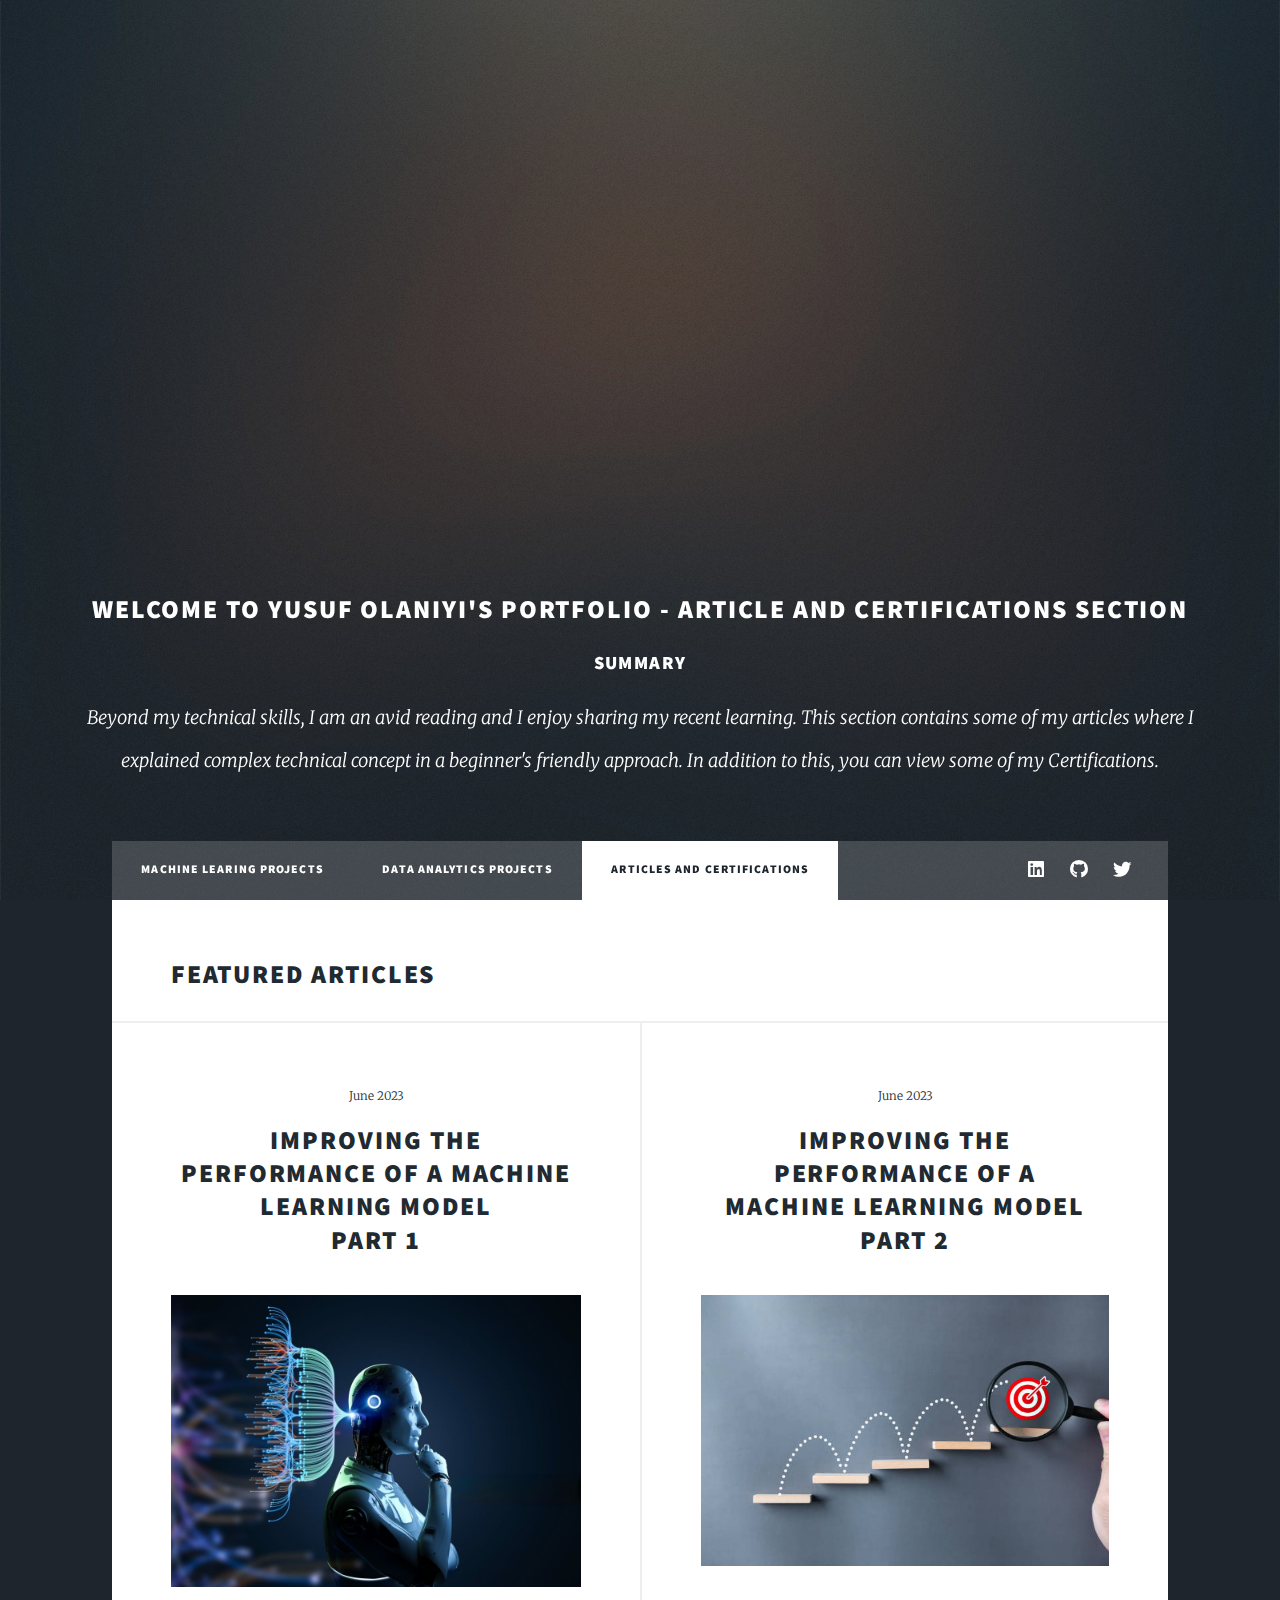
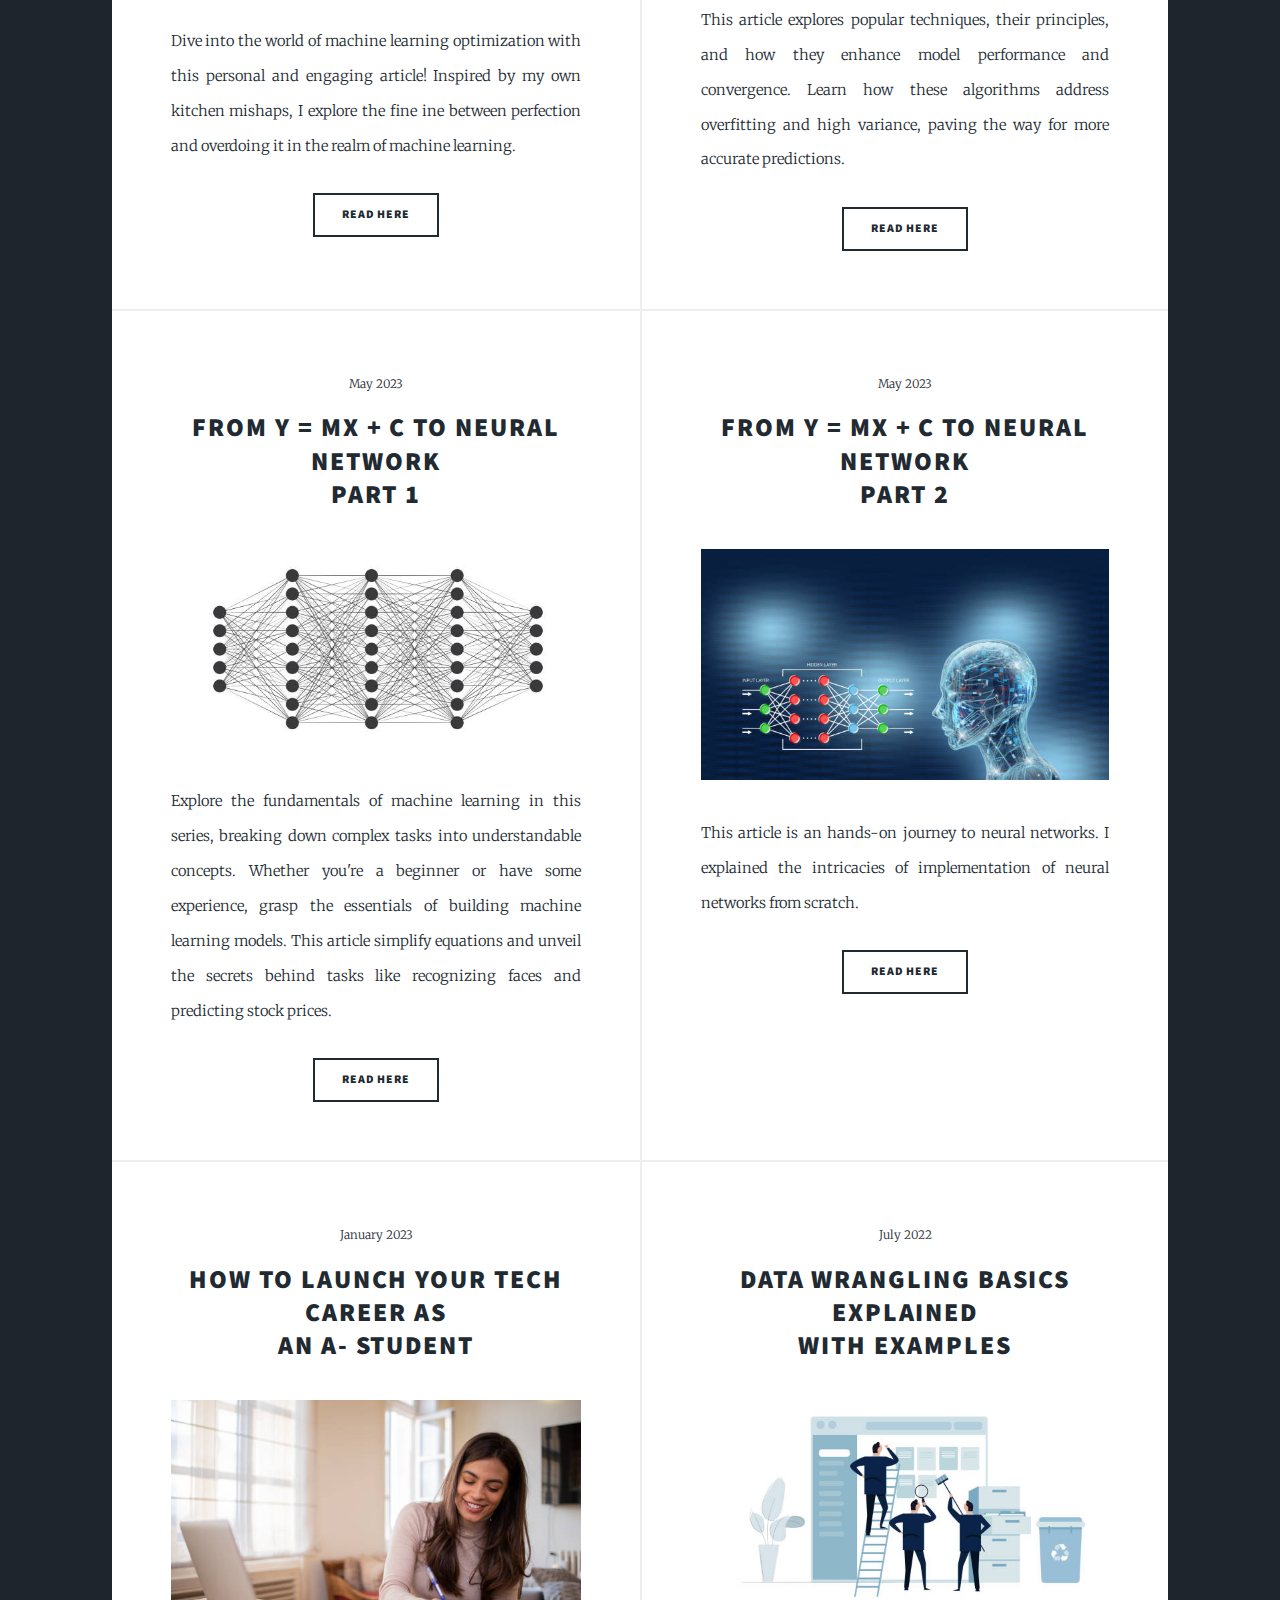
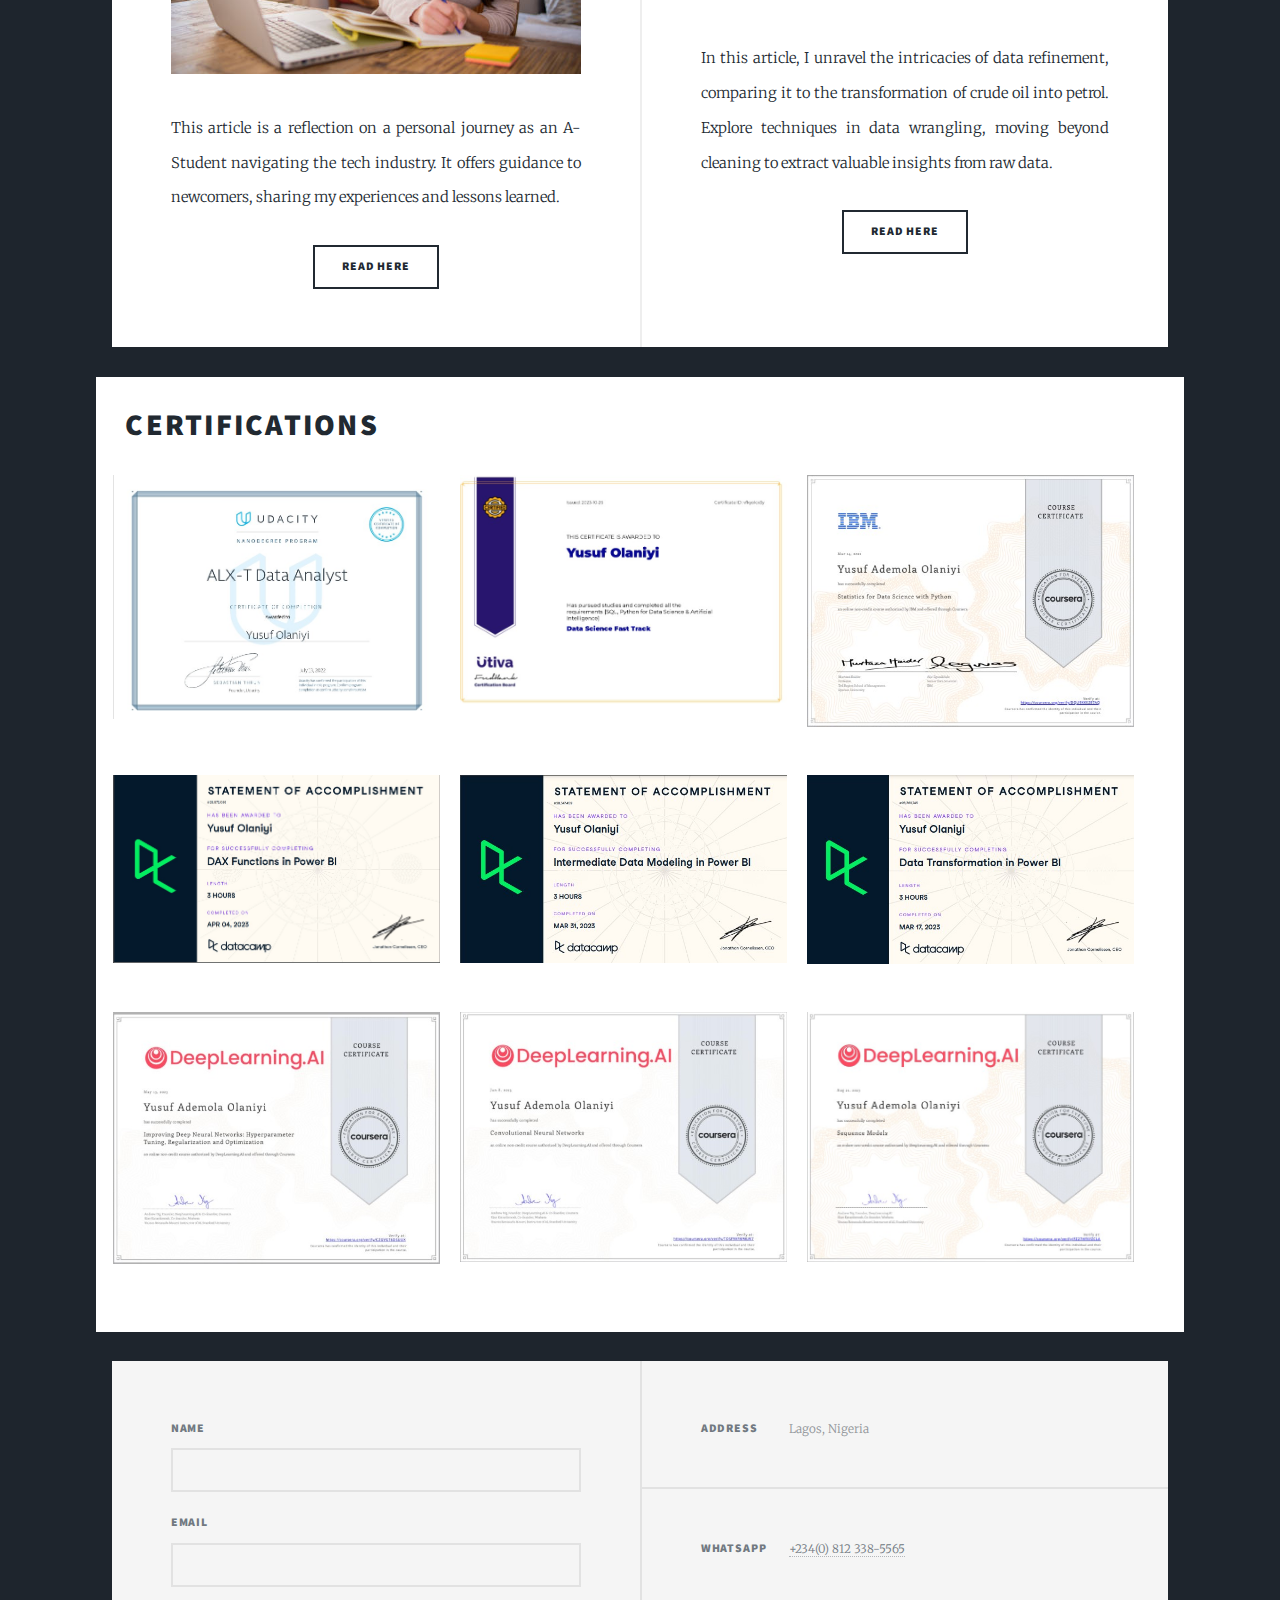
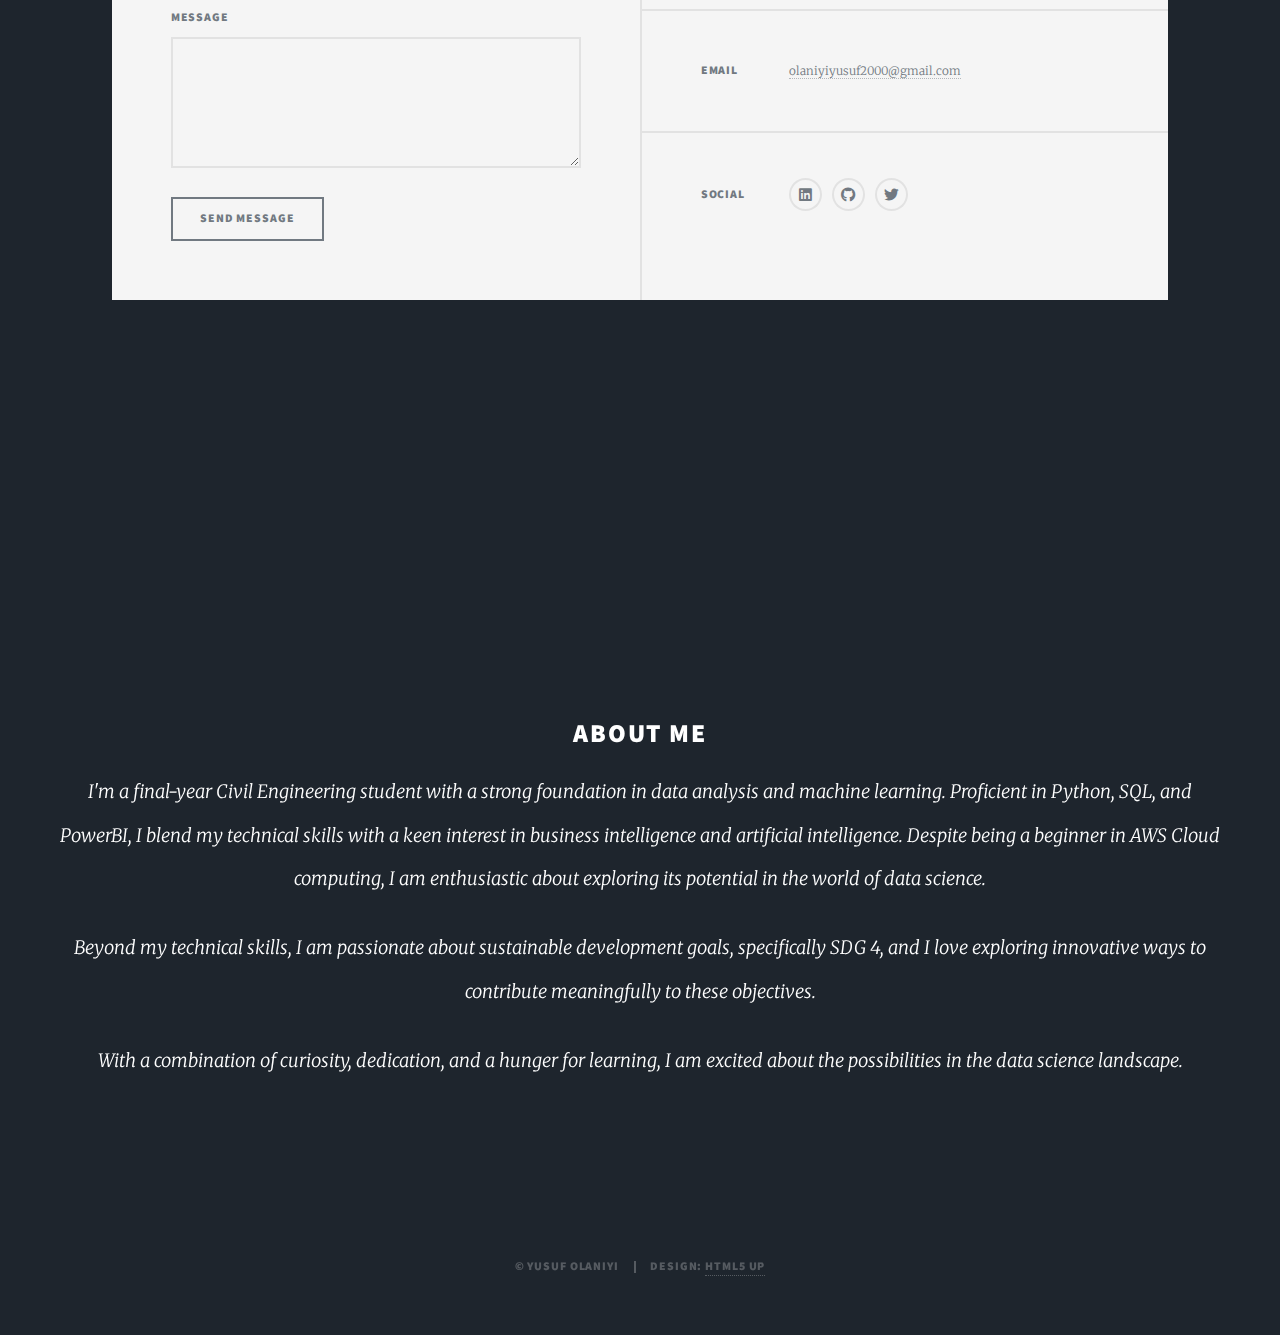
==== commit 596bdc06: "Add files via upload" ====
--- a/elements.html
+++ b/elements.html
@@ -20,24 +20,14 @@
 			<div id="wrapper" class="fade-in">
 
 				<!-- Intro -->
-					<div id="intro">
-						<h1>YUSUF OLANIYI</h1>
-						<h2>About Me</h2>
-						<p>I'm a final-year Civil Engineering student with a strong foundation in data analysis 
-							and machine learning. Proficient in Python, SQL, and PowerBI, I blend my technical skills with a 
-							keen interest in business intelligence and artificial intelligence. Despite being a beginner in AWS Cloud computing,
-							I am enthusiastic about exploring its potential in the world of data science.
-						</p>
-						<p>
-						Beyond my technical skills, I am passionate about sustainable development goals, specifically SDG 4, and I love exploring innovative ways to contribute meaningfully to these objectives.
-						</p>
-						<p>
-						With a combination of curiosity, dedication, and a hunger for learning, I am excited about the possibilities in the data science landscape.
-						</p>	
-						<ul class="actions">
-							<li><a href="#header" class="button icon solid solo fa-arrow-down scrolly">Continue</a></li>
-						</ul>
-					</div>
+				<div id="intro">
+					<h2>Welcome to Yusuf Olaniyi's Portfolio - Article and Certifications Section</h2>
+					<h3>Summary</h3>
+					<p>Beyond my technical skills, I am an avid reading and I enjoy sharing my recent learning. 
+						This section contains some of my articles where I explained complex technical concept in a beginner's friendly approach.
+						In addition to this, you can view some of my Certifications.
+					</p>
+				</div>
 
 				<!-- Nav -->
 					<nav id="nav">
@@ -205,7 +195,7 @@
 						</div>
 					  </section>		  
 
-
+			
 				<!-- Footer -->
 					<footer id="footer">
 						<section>
@@ -252,6 +242,23 @@
 							</section>
 						</section>
 					</footer>
+					
+				<div id="intro">
+					
+						<h2>About Me</h2>
+						<p>I'm a final-year Civil Engineering student with a strong foundation in data analysis 
+							and machine learning. Proficient in Python, SQL, and PowerBI, I blend my technical skills with a 
+							keen interest in business intelligence and artificial intelligence. Despite being a beginner in AWS Cloud computing,
+							I am enthusiastic about exploring its potential in the world of data science.
+						</p>
+						<p>
+						Beyond my technical skills, I am passionate about sustainable development goals, specifically SDG 4, and I love exploring innovative ways to contribute meaningfully to these objectives.
+						</p>
+						<p>
+						With a combination of curiosity, dedication, and a hunger for learning, I am excited about the possibilities in the data science landscape.
+						</p>	
+						
+					</div>
 
 				<!-- Copyright -->
 					<div id="copyright">
